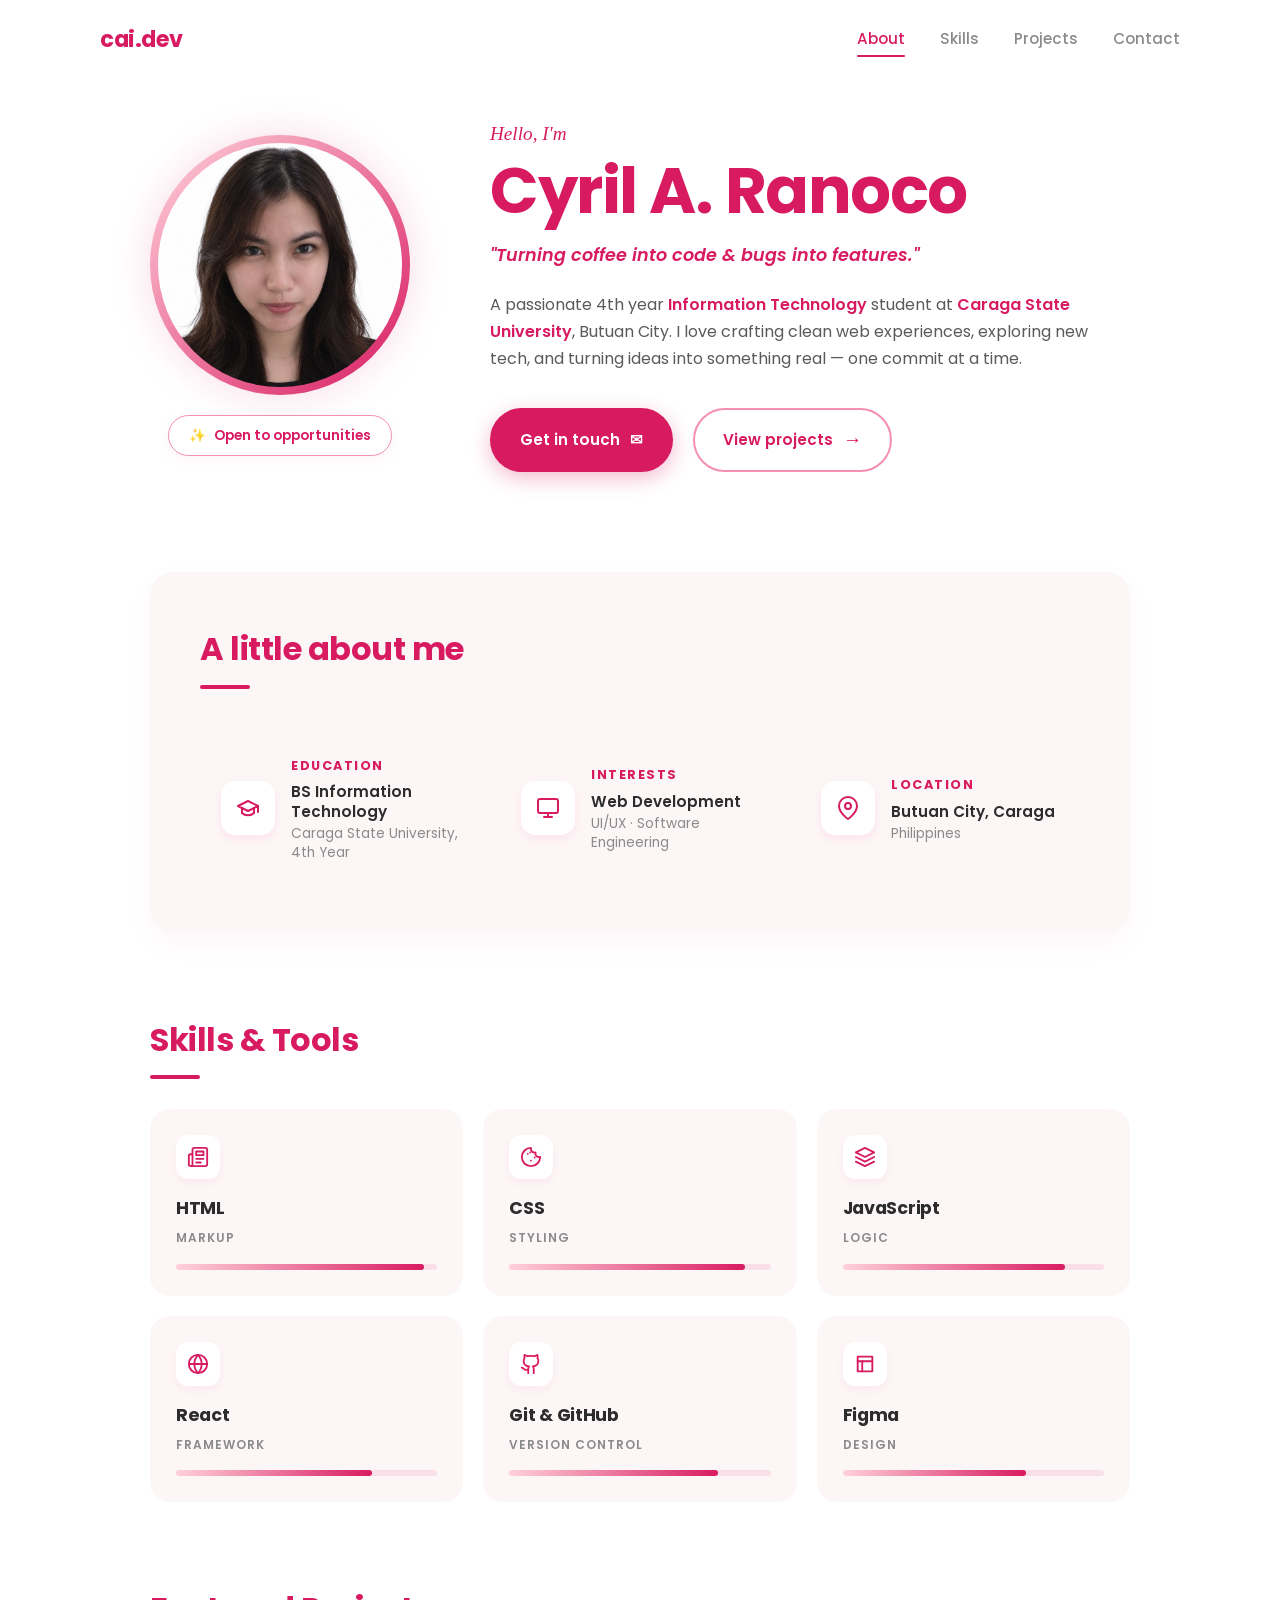
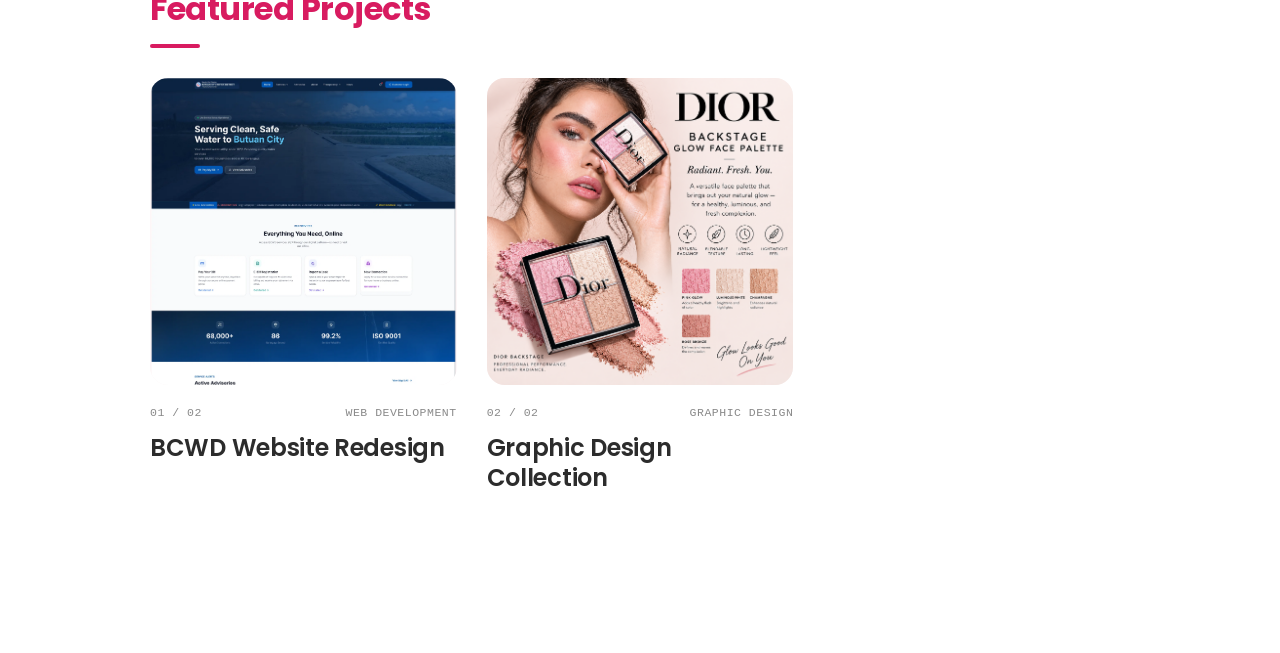
==== src/index.html @ a44c322f "added Graphic Design Collection on my project section" ====
<!DOCTYPE html>
<html lang="en">
<head>
    <meta charset="UTF-8">
    <meta name="viewport" content="width=device-width, initial-scale=1.0">
    <title>Cyril A. Ranoco | Portfolio</title>
    <link rel="stylesheet" href="style.css">
</head>
<body>

    <!-- Navigation Bar -->
    <nav class="navbar">
        <div class="logo">cai.dev</div>
        <ul class="nav-links">
            <li><a href="#about" class="active">About</a></li>
            <li><a href="#skills">Skills</a></li>
            <li><a href="#projects">Projects</a></li>
            <li><a href="#contact">Contact</a></li>
        </ul>
    </nav>

    <main class="main-container">
        
        <!-- Hero / Intro Section -->
        <section class="hero-section">
            <div class="hero-image-wrapper">
                <div class="photo-glow">
                    <img src="../images/profile.jpg" alt="Cyril A. Ranoco" class="profile-photo">
                </div>
                <div class="availability-badge">
                    <span class="sparkle">✨</span> Open to opportunities
                </div>
            </div>

            <div class="hero-text">
                <p class="greeting">Hello, I'm</p>
                <h1 class="full-name">Cyril A. Ranoco</h1>
                <p class="tagline">"Turning coffee into code & bugs into features."</p>
                
                <p class="bio">
                    A passionate 4th year <strong>Information Technology</strong> student at 
                    <strong>Caraga State University</strong>, Butuan City. I love crafting 
                    clean web experiences, exploring new tech, and turning ideas into 
                    something real — one commit at a time.
                </p>

                <div class="cta-group">
                    <a href="#contact" class="btn btn-primary">Get in touch <span class="btn-icon">✉</span></a>
                    <a href="#projects" class="btn btn-secondary">View projects <span class="arrow">→</span></a>
                </div>
            </div>
        </section>

        <!-- "A little about me" Section -->
        <section class="about-card-section">
            <div class="about-card">
                <div class="about-header">
                    <h2 class="section-title">A little about me</h2>
                    <div class="title-underline"></div>
                </div>
                
                <div class="about-grid">
                    <div class="visual-block">
                        <div class="icon-container">
                            <svg width="24" height="24" viewBox="0 0 24 24" fill="none" stroke="#D81B60" stroke-width="2" stroke-linecap="round" stroke-linejoin="round"><path d="M22 10v6M2 10l10-5 10 5-10 5z"/><path d="M6 12v5c3 3 9 3 12 0v-5"/></svg>
                        </div>
                        <div class="card-content">
                            <h3>EDUCATION</h3>
                            <p class="primary-text">BS Information Technology</p>
                            <p class="secondary-text">Caraga State University, 4th Year</p>
                        </div>
                    </div>

                    <div class="visual-block">
                        <div class="icon-container">
                            <svg width="24" height="24" viewBox="0 0 24 24" fill="none" stroke="#D81B60" stroke-width="2" stroke-linecap="round" stroke-linejoin="round"><rect x="2" y="3" width="20" height="14" rx="2" ry="2"/><line x1="8" y1="21" x2="16" y2="21"/><line x1="12" y1="17" x2="12" y2="21"/></svg>
                        </div>
                        <div class="card-content">
                            <h3>INTERESTS</h3>
                            <p class="primary-text">Web Development</p>
                            <p class="secondary-text">UI/UX · Software Engineering</p>
                        </div>
                    </div>

                    <div class="visual-block">
                        <div class="icon-container">
                            <svg width="24" height="24" viewBox="0 0 24 24" fill="none" stroke="#D81B60" stroke-width="2" stroke-linecap="round" stroke-linejoin="round"><path d="M21 10c0 7-9 13-9 13s-9-6-9-13a9 9 0 0 1 18 0z"/><circle cx="12" cy="10" r="3"/></svg>
                        </div>
                        <div class="card-content">
                            <h3>LOCATION</h3>
                            <p class="primary-text">Butuan City, Caraga</p>
                            <p class="secondary-text">Philippines</p>
                        </div>
                    </div>
                </div>
            </div>
        </section>

        <!-- Skills Section -->
        <section id="skills" class="skills-section">
            <div class="section-header">
                <h2 class="section-title">Skills & Tools</h2>
                <div class="title-underline"></div>
            </div>

            <div class="skills-grid">
                
                <div class="skill-card">
                    <div class="skill-icon">
                        <svg width="22" height="22" viewBox="0 0 24 24" fill="none" stroke="#D81B60" stroke-width="2" stroke-linecap="round" stroke-linejoin="round"><path d="M4 22h16a2 2 0 0 0 2-2V4a2 2 0 0 0-2-2H8a2 2 0 0 0-2 2v16a2 2 0 0 1-2 2Zm0 0a2 2 0 0 1-2-2v-9c0-1.1.9-2 2-2h2"/><path d="M18 14h-8"/><path d="M15 18h-5"/><path d="M10 6h8v4h-8V6Z"/></svg>
                    </div>
                    <h3>HTML</h3>
                    <p class="skill-category">Markup</p>
                    <div class="skill-bar"><div class="skill-level" style="width: 95%;"></div></div>
                </div>

                <div class="skill-card">
                    <div class="skill-icon">
                        <svg width="22" height="22" viewBox="0 0 24 24" fill="none" stroke="#D81B60" stroke-width="2" stroke-linecap="round" stroke-linejoin="round"><path d="M12 2a10 10 0 1 0 10 10 4 4 0 0 1-5-5 4 4 0 0 1-5-5"/><path d="M8.5 8.5v.01"/><path d="M16 12.5v.01"/><path d="M12 16v.01"/><path d="M11 7v.01"/></svg>
                    </div>
                    <h3>CSS</h3>
                    <p class="skill-category">Styling</p>
                    <div class="skill-bar"><div class="skill-level" style="width: 90%;"></div></div>
                </div>

                <div class="skill-card">
                    <div class="skill-icon">
                        <svg width="22" height="22" viewBox="0 0 24 24" fill="none" stroke="#D81B60" stroke-width="2" stroke-linecap="round" stroke-linejoin="round"><path d="M12 2L2 7l10 5 10-5-10-5zM2 17l10 5 10-5M2 12l10 5 10-5"/></svg>
                    </div>
                    <h3>JavaScript</h3>
                    <p class="skill-category">Logic</p>
                    <div class="skill-bar"><div class="skill-level" style="width: 85%;"></div></div>
                </div>

                <div class="skill-card">
                    <div class="skill-icon">
                        <svg width="22" height="22" viewBox="0 0 24 24" fill="none" stroke="#D81B60" stroke-width="2" stroke-linecap="round" stroke-linejoin="round"><circle cx="12" cy="12" r="10"/><path d="M12 2a14.5 14.5 0 0 0 0 20 14.5 14.5 0 0 0 0-20"/><path d="M2 12h20"/></svg>
                    </div>
                    <h3>React</h3>
                    <p class="skill-category">Framework</p>
                    <div class="skill-bar"><div class="skill-level" style="width: 75%;"></div></div>
                </div>

                <div class="skill-card">
                    <div class="skill-icon">
                        <svg width="22" height="22" viewBox="0 0 24 24" fill="none" stroke="#D81B60" stroke-width="2" stroke-linecap="round" stroke-linejoin="round"><path d="M15 22v-4a4.8 4.8 0 0 0-1-3.5c3 0 6-2 6-5.5.08-1.25-.27-2.48-1-3.5.28-1.15.28-2.35 0-3.5 0 0-1 0-3 1.5-2.64-.5-5.36-.5-8 0C6 2 5 2 5 2c-.3 1.15-.3 2.35 0 3.5A5.403 5.403 0 0 0 4 9c0 3.5 3 5.5 6 5.5-.39.49-.68 1.05-.85 1.65-.17.6-.22 1.23-.15 1.85v4"/><path d="M9 18c-4.51 2-5-2-7-2"/></svg>
                    </div>
                    <h3>Git & GitHub</h3>
                    <p class="skill-category">Version Control</p>
                    <div class="skill-bar"><div class="skill-level" style="width: 80%;"></div></div>
                </div>

                <div class="skill-card">
                    <div class="skill-icon">
                        <svg width="22" height="22" viewBox="0 0 24 24" fill="none" stroke="#D81B60" stroke-width="2" stroke-linecap="round" stroke-linejoin="round"><path d="M4 4h16v16H4z"/><path d="M4 9h16"/><path d="M9 20V9"/></svg>
                    </div>
                    <h3>Figma</h3>
                    <p class="skill-category">Design</p>
                    <div class="skill-bar"><div class="skill-level" style="width: 70%;"></div></div>
                </div>

            </div>
        </section>

        <!-- Featured Projects Section -->
        <section id="projects" class="projects-section">
            <div class="section-header">
                <h2 class="section-title">Featured Projects</h2>
                <div class="title-underline"></div>
            </div>

            <div class="projects-index-grid">

                <!-- Project 1: BCWD Portal -->
                <div class="project-index-item" onclick="openModal('bcwdModal')">
                    <div class="project-index-image">
                        <img src="../images/bcwd-homepage.webp" alt="BCWD Online Portal Homepage">
                    </div>
                    <div class="project-index-meta">
                        <span class="project-index-number">01 / 02</span>
                        <span class="project-index-category">Web Development</span>
                    </div>
                    <h3 class="project-index-title">BCWD Website Redesign</h3>
                </div>

                <!-- Project 2: Graphic Design Collection -->
                <div class="project-index-item" onclick="openModal('graphicModal')">
                    <div class="project-index-image">
                        <img src="../images/blush.png" alt="Graphic Design Collection Cover">
                    </div>
                    <div class="project-index-meta">
                        <span class="project-index-number">02 / 02</span>
                        <span class="project-index-category">Graphic Design</span>
                    </div>
                    <h3 class="project-index-title">Graphic Design Collection</h3>
                </div>

            </div>
        </section>

    </main>

    <!-- =============================================
         MODAL 1: BCWD PROJECT
         ============================================= -->
    <div id="bcwdModal" class="modal-overlay">
        <div class="modal-content">
            <button class="close-modal" onclick="closeModal('bcwdModal')">&times;</button>
            
            <div class="modal-header">
                <h2>BCWD Online Portal</h2>
                <p>A comprehensive digital platform for the Butuan City Water District.</p>
            </div>

            <div class="modal-gallery">
                <div class="gallery-item">
                    <img src="../images/bcwd-login.webp" alt="BCWD Login Page" onclick="openLightbox(this.src)">
                    <p class="gallery-caption">Secure Login Gateway</p>
                </div>
                <div class="gallery-item">
                    <img src="../images/bcwd-homepage.webp" alt="BCWD Homepage" onclick="openLightbox(this.src)">
                    <p class="gallery-caption">Homepage &amp; Live Alerts</p>
                </div>
                <div class="gallery-item">
                    <img src="../images/bcwd-news.webp" alt="BCWD News Portal" onclick="openLightbox(this.src)">
                    <p class="gallery-caption">News &amp; Press Releases</p>
                </div>
                <div class="gallery-item">
                    <img src="../images/bcwd-announcement.webp" alt="BCWD Announcement Page" onclick="openLightbox(this.src)">
                    <p class="gallery-caption">Service Advisories</p>
                </div>
                <div class="gallery-item">
                    <img src="../images/bcwd-history.webp" alt="BCWD History Page" onclick="openLightbox(this.src)">
                    <p class="gallery-caption">Our History</p>
                </div>
                <div class="gallery-item">
                    <img src="../images/bcwd-registration.webp" alt="BCWD Registration Page" onclick="openLightbox(this.src)">
                    <p class="gallery-caption">E-Bill Registration</p>
                </div>
            </div>

            <div class="modal-footer">
                <div class="project-tags">
                    <span>FIGMA</span>
                    <span>UI/UX</span>
                </div>
            </div>
        </div>
    </div>

    <!-- =============================================
         MODAL 2: GRAPHIC DESIGN COLLECTION (9 images)
         ============================================= -->
    <div id="graphicModal" class="modal-overlay">
        <div class="modal-content">
            <button class="close-modal" onclick="closeModal('graphicModal')">&times;</button>
            
            <div class="modal-header">
                <h2>Graphic Design Collection</h2>
                <p>A curated set of visual designs exploring beauty, cosmetics, and modern product aesthetics.</p>
            </div>

            <div class="modal-gallery">
                
                <!-- 1. Blush -->
                <div class="gallery-item">
                    <img src="../images/blush.png" alt="Blush Design" onclick="openLightbox(this.src)">
                    <p class="gallery-caption">Blush — Brand Identity</p>
                </div>

                <!-- 2. Eyeshadow -->
                <div class="gallery-item">
                    <img src="../images/eyeshadow.png" alt="Eyeshadow Design" onclick="openLightbox(this.src)">
                    <p class="gallery-caption">Eyeshadow — Cosmetic Poster</p>
                </div>

                <!-- 3. Rhode -->
                <div class="gallery-item">
                    <img src="../images/rhode.png" alt="Rhode Design" onclick="openLightbox(this.src)">
                    <p class="gallery-caption">Rhode — Product Visual</p>
                </div>

                <!-- 4. Frappuccino Poster (c2) -->
                <div class="gallery-item">
                    <img src="../images/c2.jpg" alt="Frappuccino Poster" onclick="openLightbox(this.src)">
                    <p class="gallery-caption">Frappuccino — Beverage Poster</p>
                </div>

                <!-- 5. Beverage Cover (c1) -->
                <div class="gallery-item">
                    <img src="../images/c1.jpg" alt="Beverage Cover Design" onclick="openLightbox(this.src)">
                    <p class="gallery-caption">Iced Coffee — Cover Design</p>
                </div>

                <!-- 6. Dark Chocolate (f2) -->
                <div class="gallery-item">
                    <img src="../images/f2.jpg" alt="Dark Chocolate Poster" onclick="openLightbox(this.src)">
                    <p class="gallery-caption">Dark Chocolate — Product Poster</p>
                </div>

                <!-- 7. Burger Poster (f1) -->
                <div class="gallery-item">
                    <img src="../images/f1.jpg" alt="Burger Poster" onclick="openLightbox(this.src)">
                    <p class="gallery-caption">Burger — Food Poster</p>
                </div>

                <!-- 8. Skincare Editorial (design2) -->
                <div class="gallery-item">
                    <img src="../images/design2.jpg" alt="Skincare Editorial Design" onclick="openLightbox(this.src)">
                    <p class="gallery-caption">Skincare — Editorial Layout</p>
                </div>

                <!-- 9. Beauty Brand Layout (design1) -->
                <div class="gallery-item">
                    <img src="../images/design1.jpg" alt="Beauty Brand Layout" onclick="openLightbox(this.src)">
                    <p class="gallery-caption">Beauty — Brand Layout</p>
                </div>

            </div>

            <div class="modal-footer">
                <div class="project-tags">
                    <span>PHOTOSHOP</span>
                    <span>BRANDING</span>
                    <span>POSTER</span>
                    <span>EDITORIAL</span>
                </div>
            </div>
        </div>
    </div>

    <!-- LIGHTBOX (For zooming images) -->
    <div id="lightbox" class="lightbox-overlay" onclick="closeLightbox()">
        <img id="lightbox-img" src="" alt="Zoomed Image">
    </div>

    <script>
        // Open a specific modal by ID
        function openModal(modalId) {
            document.getElementById(modalId).style.display = 'flex';
            document.body.style.overflow = 'hidden';
        }

        // Close a specific modal by ID
        function closeModal(modalId) {
            document.getElementById(modalId).style.display = 'none';
            document.body.style.overflow = 'auto';
        }

        // Lightbox for zooming images
        function openLightbox(src) {
            event.stopPropagation();
            document.getElementById('lightbox-img').src = src;
            document.getElementById('lightbox').style.display = 'flex';
        }

        function closeLightbox() {
            document.getElementById('lightbox').style.display = 'none';
        }

        // Close modal when clicking the dark backdrop
        document.querySelectorAll('.modal-overlay').forEach(modal => {
            modal.addEventListener('click', function(e) {
                if (e.target === this) {
                    this.style.display = 'none';
                    document.body.style.overflow = 'auto';
                }
            });
        });
    </script>

</body>
</html>
---- src/style.css ----
/* --- Typography Import --- */
@import url('https://fonts.googleapis.com/css2?family=Poppins:wght@300;400;500;600;700&display=swap');

/* --- Theme Variables --- */
:root {
    --bg-color: #FFFFFF;         /* Pure white background */
    --card-bg: #FDF6F7;          /* Soft blush pink for the "About" card */
    --white: #FFFFFF;
    
    --primary-pink: #D81B60;     /* Vibrant pink for headings/buttons */
    --accent-pink: #F48FB1;      /* Soft pink for borders */
    --glow-pink: rgba(216, 27, 96, 0.15); 
    
    --text-dark: #2C2C2C;        
    --text-body: #5A5A5A;        
    --text-muted: #8A8A8A;       
    
    --font-primary: 'Poppins', sans-serif;
}

/* --- Global Reset --- */
* {
    margin: 0;
    padding: 0;
    box-sizing: border-box;
}

html {
    scroll-behavior: smooth;
}

body {
    background-color: var(--bg-color); /* Pure white page */
    font-family: var(--font-primary);
    color: var(--text-body);
    line-height: 1.7;
    -webkit-font-smoothing: antialiased;
}

/* --- Navigation Bar --- */
.navbar {
    display: flex;
    justify-content: space-between;
    align-items: center;
    padding: 20px 60px;
    background-color: transparent;
    max-width: 1200px;
    margin: 0 auto;
}

.logo {
    font-size: 1.4rem;
    font-weight: 700;
    color: var(--primary-pink);
    letter-spacing: -0.5px;
}

.nav-links {
    list-style: none;
    display: flex;
    gap: 35px;
}

.nav-links a {
    text-decoration: none;
    color: var(--text-muted);
    font-size: 0.95rem;
    font-weight: 500;
    transition: color 0.3s ease;
}

.nav-links a:hover, .nav-links a.active {
    color: var(--primary-pink);
}

.nav-links a.active {
    position: relative;
}

.nav-links a.active::after {
    content: '';
    position: absolute;
    bottom: -8px;
    left: 0;
    width: 100%;
    height: 2px;
    background-color: var(--primary-pink);
    border-radius: 2px;
}

/* --- Main Container --- */
.main-container {
    max-width: 1100px;
    margin: 0 auto;
    padding: 40px 60px 80px 60px;
}

/* --- Hero Section --- */
.hero-section {
    display: flex;
    align-items: center;
    gap: 80px;
    margin-bottom: 100px;
}

.hero-image-wrapper {
    display: flex;
    flex-direction: column;
    align-items: center;
    gap: 20px;
}

.photo-glow {
    width: 260px;
    height: 260px;
    border-radius: 50%;
    padding: 8px;
    background: linear-gradient(135deg, #FFD1DC, var(--primary-pink));
    box-shadow: 0 0 40px var(--glow-pink);
    display: flex;
    justify-content: center;
    align-items: center;
}

.profile-photo {
    width: 100%;
    height: 100%;
    object-fit: cover;
    border-radius: 50%;
    background-color: #fff;
}

.availability-badge {
    background-color: var(--bg-color);
    color: var(--primary-pink);
    padding: 8px 20px;
    border-radius: 50px;
    font-size: 0.85rem;
    font-weight: 600;
    border: 1px solid var(--accent-pink);
    box-shadow: 0 4px 15px rgba(216, 27, 96, 0.05);
    display: inline-flex;
    align-items: center;
    gap: 8px;
}

.hero-text {
    flex: 1;
}

.greeting {
    font-family: 'Georgia', serif; 
    font-style: italic;
    color: var(--primary-pink);
    font-size: 1.2rem;
    margin-bottom: 5px;
}

.full-name {
    font-size: 4rem;
    font-weight: 700;
    color: var(--primary-pink);
    line-height: 1.1;
    letter-spacing: -1.5px;
    margin-bottom: 15px;
}

.tagline {
    font-size: 1.1rem;
    font-weight: 600;
    font-style: italic;
    color: var(--primary-pink);
    margin-bottom: 20px;
}

.bio {
    font-size: 1rem;
    color: var(--text-body);
    margin-bottom: 35px;
    max-width: 600px;
}

.bio strong {
    color: var(--primary-pink);
    font-weight: 600;
}

/* Buttons */
.cta-group {
    display: flex;
    gap: 20px;
}

.btn {
    display: inline-flex;
    align-items: center;
    justify-content: center;
    gap: 10px;
    padding: 14px 28px;
    border-radius: 50px;
    font-size: 0.95rem;
    font-weight: 600;
    text-decoration: none;
    transition: all 0.3s ease;
    cursor: pointer;
}

.btn-primary {
    background-color: var(--primary-pink);
    color: #FFFFFF;
    border: 2px solid var(--primary-pink);
    box-shadow: 0 6px 20px rgba(216, 27, 96, 0.3);
}

.btn-primary:hover {
    background-color: #C2185B;
    border-color: #C2185B;
    transform: translateY(-2px);
    box-shadow: 0 8px 25px rgba(216, 27, 96, 0.4);
}

.btn-secondary {
    background-color: transparent;
    color: var(--primary-pink);
    border: 2px solid var(--accent-pink);
}

.btn-secondary:hover {
    border-color: var(--primary-pink);
    background-color: #FFF0F5;
    transform: translateY(-2px);
}

.arrow {
    font-size: 1.2rem;
    transition: transform 0.3s ease;
}

.btn-secondary:hover .arrow {
    transform: translateX(4px);
}

/* --- "A little about me" Section --- */
.about-card-section {
    margin-bottom: 80px;
}

/* The card is now a soft blush pink against the white background */
.about-card {
    background-color: var(--card-bg); 
    border-radius: 24px;
    padding: 50px;
    box-shadow: 0 10px 30px rgba(216, 27, 96, 0.04); 
}

.about-header {
    margin-bottom: 45px;
}

.section-title {
    font-size: 2rem;
    color: var(--primary-pink);
    font-weight: 700;
    margin-bottom: 8px;
    letter-spacing: -0.5px;
}

.title-underline {
    width: 50px;
    height: 4px;
    background-color: var(--primary-pink);
    border-radius: 2px;
}

.about-grid {
    display: grid;
    grid-template-columns: repeat(3, 1fr);
    gap: 20px;
}

.visual-block {
    display: flex;
    align-items: center;
    gap: 16px;
    padding: 20px;
    border-radius: 16px;
    background-color: transparent;
    transition: all 0.3s ease;
    border: 1px solid transparent;
}

.visual-block:hover {
    background-color: var(--white); /* Popping to white on hover */
    border-color: rgba(216, 27, 96, 0.1);
    transform: translateY(-3px);
    box-shadow: 0 5px 15px rgba(216, 27, 96, 0.05);
}

.icon-container {
    background-color: var(--white); /* White icons on pink card */
    width: 54px;
    height: 54px;
    border-radius: 14px;
    display: flex;
    justify-content: center;
    align-items: center;
    flex-shrink: 0;
    box-shadow: 0 4px 10px rgba(216, 27, 96, 0.08);
    transition: transform 0.3s ease;
}

.visual-block:hover .icon-container {
    transform: scale(1.05);
}

.card-content {
    display: flex;
    flex-direction: column;
}

.visual-block h3 {
    font-size: 0.8rem;
    text-transform: uppercase;
    letter-spacing: 1.5px;
    color: var(--primary-pink);
    margin-bottom: 6px;
    font-weight: 700;
}

.primary-text {
    font-size: 0.95rem;
    color: var(--text-dark);
    font-weight: 600;
    line-height: 1.3;
    margin-bottom: 2px;
}

.secondary-text {
    font-size: 0.85rem;
    color: var(--text-muted);
    font-weight: 400;
    line-height: 1.4;
}

/* --- Skills Section --- */
.skills-section {
    margin-bottom: 80px;
}

.skills-container {
    display: flex;
    flex-wrap: wrap;
    gap: 15px;
    margin-top: 30px;
}

/* Skill pills now use a white background with pink borders */
.skill-pill {
    background-color: var(--white); 
    color: var(--primary-pink);
    border: 1px solid var(--accent-pink);
    padding: 10px 24px;
    border-radius: 50px;
    font-size: 0.9rem;
    font-weight: 500;
    transition: all 0.3s ease;
    box-shadow: 0 4px 10px rgba(216, 27, 96, 0.03);
}

.skill-pill:hover {
    background-color: var(--primary-pink);
    color: #FFFFFF;
    border-color: var(--primary-pink);
    transform: translateY(-2px);
    box-shadow: 0 5px 15px rgba(216, 27, 96, 0.2);
}

/* --- Footer --- */
.footer {
    text-align: center;
    padding: 40px 20px;
    border-top: 1px solid rgba(216, 27, 96, 0.1);
}

.footer p {
    font-size: 0.9rem;
    color: var(--text-muted);
}

.footer strong {
    color: var(--primary-pink);
    font-weight: 600;
}

.heart {
    color: var(--primary-pink);
    font-size: 1.1rem;
    margin: 0 4px;
}

/* --- Responsive Design (Mobile) --- */
@media (max-width: 900px) {
    .navbar {
        padding: 20px;
    }
    
    .nav-links {
        display: none; 
    }

    .main-container {
        padding: 20px 20px 60px 20px;
    }

    .hero-section {
        flex-direction: column;
        text-align: center;
        gap: 40px;
        margin-bottom: 60px;
    }

    .cta-group {
        justify-content: center;
        flex-wrap: wrap;
    }

    .full-name {
        font-size: 3rem;
    }

    .about-card {
        padding: 30px 20px;
    }

    .about-grid {
        grid-template-columns: 1fr;
        gap: 10px;
    }

    .about-header {
        text-align: center;
        display: flex;
        flex-direction: column;
        align-items: center;
    }

    .title-underline {
        margin: 0 auto 30px auto;
    }
    
    .skills-container {
        justify-content: center;
    }
}

/* --- ACTIVITY 2: Tell Your Story Section (Aligned Design) --- */
.story-section {
    margin-bottom: 80px;
}

.story-grid {
    display: grid;
    grid-template-columns: 1fr 1fr;
    gap: 25px;
}

/* Base Story Card Style - Matches your existing visual-block hover */
.story-card {
    background-color: var(--card-bg); /* Your exact soft blush pink */
    border-radius: 24px; 
    padding: 30px; /* Reduced to match the tightness of the 'about' section */
    box-shadow: 0 10px 30px rgba(216, 27, 96, 0.04); 
    transition: transform 0.3s ease, box-shadow 0.3s ease, background-color 0.3s ease;
    display: flex; /* CRITICAL: This makes the icon and text align side-by-side */
    align-items: flex-start; /* CRITICAL: This aligns them to the top */
    gap: 16px; /* Matches the gap in your 'about' section */
}

.story-card:hover {
    transform: translateY(-3px);
    background-color: var(--white); /* Pops to white on hover, just like your about cards */
    box-shadow: 0 15px 35px rgba(216, 27, 96, 0.06);
}

/* Full-width academic card */
.academic-card {
    grid-column: 1 / -1; 
    background-color: var(--white);
    border: 1px solid #F0E6E8;
}

.academic-card:hover {
    background-color: var(--card-bg); /* Reverses the hover for this one */
    border-color: var(--accent-pink);
}

/* Icon Container - Reused from your 'about' section */
.story-card .icon-container {
    background-color: var(--white); 
    width: 50px;
    height: 50px;
    border-radius: 14px;
    display: flex;
    justify-content: center;
    align-items: center;
    flex-shrink: 0;
    box-shadow: 0 4px 10px rgba(216, 27, 96, 0.08);
    transition: transform 0.3s ease, background-color 0.3s ease;
}

.story-card:hover .icon-container {
    transform: scale(1.05);
    background-color: #FFF0F5; /* Soft pink on hover */
}

.academic-card .icon-container {
    background-color: var(--card-bg); /* Pink icon container on the white card */
}

.academic-card:hover .icon-container {
    background-color: var(--white);
}

/* Content Wrapper - Aligns text perfectly */
.card-content {
    display: flex;
    flex-direction: column;
    width: 100%;
}

/* Headings - Matches your uppercase style */
.story-card h3 {
    font-size: 0.8rem;
    text-transform: uppercase;
    letter-spacing: 1.5px;
    color: var(--primary-pink);
    margin-bottom: 15px;
    font-weight: 700;
    margin-top: 5px; /* Aligns the text baseline with the icon slightly */
}

/* Styled Lists - Clean, aligned, with pink bullet points */
.styled-list {
    list-style: none;
    padding-left: 0;
    margin: 0;
}

.styled-list li {
    position: relative;
    padding-left: 18px;
    margin-bottom: 10px;
    font-size: 0.95rem;
    color: var(--text-dark);
    font-weight: 500;
    line-height: 1.5;
}

.styled-list li::before {
    content: '•';
    position: absolute;
    left: 0;
    top: -1px;
    color: var(--primary-pink);
    font-weight: bold;
    font-size: 1.2rem;
}

/* Academic Text */
.bio-text {
    font-size: 0.95rem;
    color: var(--text-body);
    line-height: 1.7;
    font-weight: 400;
}

.bio-text strong {
    color: var(--primary-pink);
    font-weight: 600;
}

/* --- Responsive Design for Story Section --- */
@media (max-width: 900px) {
    .story-grid {
        grid-template-columns: 1fr; 
        gap: 20px;
    }

    .academic-card {
        grid-column: 1; 
    }

    .story-card {
        padding: 25px;
    }
}

/* --- ACTIVITY 3: Show Your Skills Section --- */
.skills-section {
    margin-bottom: 80px;
}

.skills-grid {
    display: grid;
    grid-template-columns: repeat(3, 1fr); /* 3 columns */
    gap: 20px;
    margin-top: 30px;
}

/* Reusable Skill Card */
.skill-card {
    background-color: var(--card-bg); /* Soft blush pink */
    border-radius: 20px;
    padding: 25px;
    transition: transform 0.3s ease, box-shadow 0.3s ease, background-color 0.3s ease;
    border: 1px solid transparent;
}

.skill-card:hover {
    transform: translateY(-5px);
    background-color: var(--white); /* Pops to white */
    border-color: var(--accent-pink);
    box-shadow: 0 15px 30px rgba(216, 27, 96, 0.08);
}

.skill-icon {
    background-color: var(--white);
    width: 44px;
    height: 44px;
    border-radius: 12px;
    display: flex;
    justify-content: center;
    align-items: center;
    margin-bottom: 15px;
    box-shadow: 0 4px 10px rgba(216, 27, 96, 0.06);
    transition: transform 0.3s ease, background-color 0.3s ease;
}

.skill-card:hover .skill-icon {
    transform: scale(1.1);
    background-color: #FFF0F5;
}

.skill-card h3 {
    font-size: 1.1rem;
    color: var(--text-dark);
    font-weight: 700;
    margin-bottom: 4px;
    letter-spacing: -0.3px;
}

.skill-category {
    font-size: 0.75rem;
    text-transform: uppercase;
    letter-spacing: 1px;
    color: var(--text-muted);
    font-weight: 600;
    margin-bottom: 15px;
}

/* Proficiency Bar */
.skill-bar {
    width: 100%;
    height: 6px;
    background-color: rgba(216, 27, 96, 0.1);
    border-radius: 10px;
    overflow: hidden;
}

.skill-level {
    height: 100%;
    background: linear-gradient(90deg, #FFD1DC, var(--primary-pink));
    border-radius: 10px;
    transition: width 1s ease-in-out;
}

/* --- Featured Projects Section (editorial index style) --- */
.projects-section {
    margin-bottom: 80px;
}

.projects-index-grid {
    display: grid;
    grid-template-columns: repeat(3, 1fr);
    gap: 40px 30px;
    margin-top: 30px;
}

.project-index-item {
    cursor: pointer;
}

.project-index-image {
    width: 100%;
    aspect-ratio: 1 / 1;
    border-radius: 18px;
    overflow: hidden;
    background-color: var(--card-bg);
    margin-bottom: 18px;
}

.project-index-image img {
    width: 100%;
    height: 100%;
    object-fit: cover;
    object-position: top;
    transition: transform 0.5s ease;
}

.project-index-item:hover .project-index-image img {
    transform: scale(1.04);
}

.project-index-meta {
    display: flex;
    justify-content: space-between;
    align-items: baseline;
    gap: 10px;
    margin-bottom: 10px;
    font-family: 'Courier New', Courier, monospace;
    font-size: 0.72rem;
    letter-spacing: 0.5px;
    text-transform: uppercase;
    color: var(--text-muted);
}

.project-index-number {
    flex-shrink: 0;
}

.project-index-category {
    text-align: right;
}

.project-index-title {
    font-size: 1.5rem;
    font-weight: 600;
    color: var(--text-dark);
    line-height: 1.25;
    letter-spacing: -0.3px;
    transition: color 0.3s ease;
}

.project-index-item:hover .project-index-title {
    color: var(--primary-pink);
}

/* This class is still used for the tag pills inside the project modal footer */
.project-tags {
    display: flex;
    flex-wrap: wrap;
    gap: 8px;
}

.project-tags span {
    background-color: var(--card-bg);
    color: var(--primary-pink);
    font-size: 0.7rem;
    font-weight: 700;
    text-transform: uppercase;
    letter-spacing: 0.5px;
    padding: 4px 12px;
    border-radius: 50px;
}

/* --- Responsive Design for New Sections --- */
@media (max-width: 900px) {
    .skills-grid {
        grid-template-columns: 1fr; /* Stack on mobile */
        gap: 20px;
    }

    .projects-index-grid {
        grid-template-columns: 1fr;
        gap: 30px;
    }

    .project-index-image {
        aspect-ratio: 16 / 10;
    }
}

/* --- Modal Overlay (Pop-up) --- */
.modal-overlay {
    display: none; 
    position: fixed;
    top: 0;
    left: 0;
    width: 100%;
    height: 100%;
    background-color: rgba(255, 255, 255, 0.95); 
    backdrop-filter: blur(10px);
    z-index: 1000;
    justify-content: center;
    align-items: center;
    padding: 20px;
}

.modal-content {
    background-color: var(--white);
    border-radius: 24px;
    padding: 50px;
    max-width: 1200px; /* Wider for 3-column layout */
    width: 100%;
    max-height: 92vh; 
    overflow-y: auto;
    box-shadow: 0 25px 50px rgba(216, 27, 96, 0.15);
    position: relative;
    animation: slideUp 0.4s ease-out;
}

@keyframes slideUp {
    from { opacity: 0; transform: translateY(30px); }
    to { opacity: 1; transform: translateY(0); }
}

.close-modal {
    position: absolute;
    top: 25px;
    right: 30px;
    background: var(--card-bg);
    border: none;
    width: 44px;
    height: 44px;
    border-radius: 50%;
    font-size: 1.5rem;
    color: var(--primary-pink);
    cursor: pointer;
    display: flex;
    justify-content: center;
    align-items: center;
    transition: all 0.3s ease;
    z-index: 10;
    box-shadow: 0 4px 10px rgba(216, 27, 96, 0.1);
}

.close-modal:hover {
    background-color: var(--primary-pink);
    color: white;
    transform: rotate(90deg);
}

.modal-header {
    margin-bottom: 40px;
    text-align: center;
    padding-top: 10px;
}

.modal-header h2 {
    font-size: 2.2rem;
    color: var(--primary-pink);
    font-weight: 700;
    margin-bottom: 8px;
    letter-spacing: -0.5px;
}

.modal-header p {
    color: var(--text-muted);
    font-size: 1rem;
}

/* =========================================
   6-Image Gallery Layout (3 Columns x 2 Rows)
   ========================================= */
.modal-gallery {
    display: grid;
    grid-template-columns: repeat(3, 1fr); /* 3 equal columns */
    gap: 25px;
    margin-bottom: 40px;
    align-items: start;
}

.gallery-item {
    display: flex;
    flex-direction: column;
    gap: 12px;
    transition: transform 0.3s ease;
}

.gallery-item:hover {
    transform: translateY(-5px);
}

/* Image styling - Clean, no borders, just shadows */
.gallery-item img {
    width: 100%;
    aspect-ratio: 4 / 3;
    object-fit: cover;
    object-position: top;
    border-radius: 16px;
    box-shadow: 0 8px 25px rgba(0, 0, 0, 0.06); 
    transition: box-shadow 0.3s ease, transform 0.3s ease;
    cursor: zoom-in;
    background-color: var(--bg-color);
}

.gallery-item:hover img {
    box-shadow: 0 15px 40px rgba(216, 27, 96, 0.18);
    transform: scale(1.02);
}

/* Captions under images */
.gallery-caption {
    font-size: 0.8rem;
    font-weight: 700;
    color: var(--text-dark);
    text-transform: uppercase;
    letter-spacing: 1px;
    margin-top: 4px;
    text-align: center;
}

/* Footer of the modal */
.modal-footer {
    display: flex;
    justify-content: center;
    align-items: center;
    padding-top: 25px;
    border-top: 1px solid #F0E6E8;
    flex-wrap: wrap;
    gap: 15px;
}

/* =========================================
   Responsive Design for the Modal
   ========================================= */
@media (max-width: 900px) {
    .modal-content {
        padding: 30px 20px;
        max-height: 95vh;
    }
    
    .modal-header h2 {
        font-size: 1.8rem;
    }

    /* 2 columns on tablet */
    .modal-gallery {
        grid-template-columns: 1fr 1fr;
        gap: 20px;
    }

    .modal-footer {
        flex-direction: column;
        align-items: center;
        text-align: center;
    }
}

@media (max-width: 600px) {
    /* 1 column on mobile */
    .modal-gallery {
        grid-template-columns: 1fr;
        gap: 25px;
    }
}

/* --- Lightbox Overlay (For Zooming) --- */
.lightbox-overlay {
    display: none; 
    position: fixed;
    top: 0;
    left: 0;
    width: 100%;
    height: 100%;
    background-color: rgba(0, 0, 0, 0.92); 
    z-index: 2000; 
    justify-content: center;
    align-items: center;
    padding: 40px;
    cursor: zoom-out;
    animation: fadeIn 0.3s ease;
}

.lightbox-overlay img {
    max-width: 95%;
    max-height: 95vh;
    width: auto;
    height: auto;
    object-fit: contain;
    border-radius: 8px;
    box-shadow: 0 20px 60px rgba(0, 0, 0, 0.5);
    animation: zoomIn 0.3s ease-out;
}

@keyframes fadeIn {
    from { opacity: 0; }
    to { opacity: 1; }
}

@keyframes zoomIn {
    from { transform: scale(0.9); opacity: 0; }
    to { transform: scale(1); opacity: 1; }
}
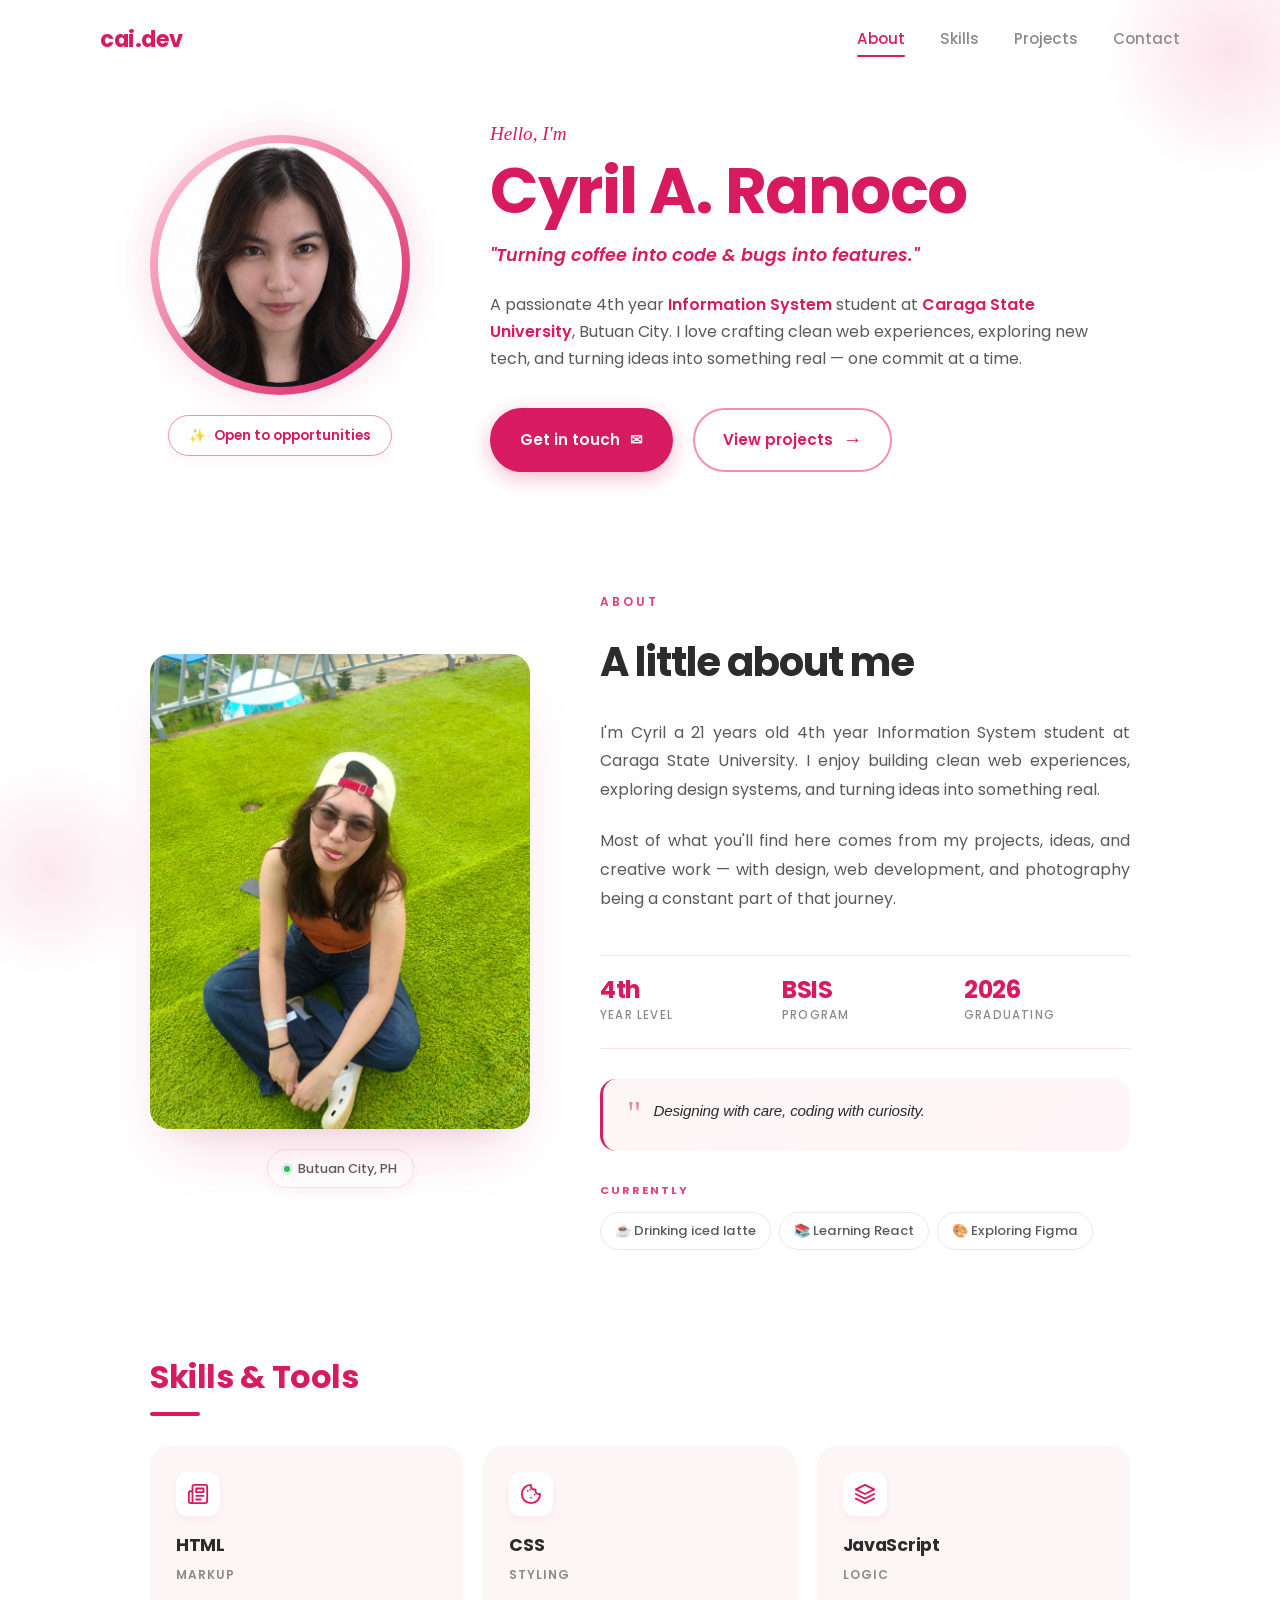
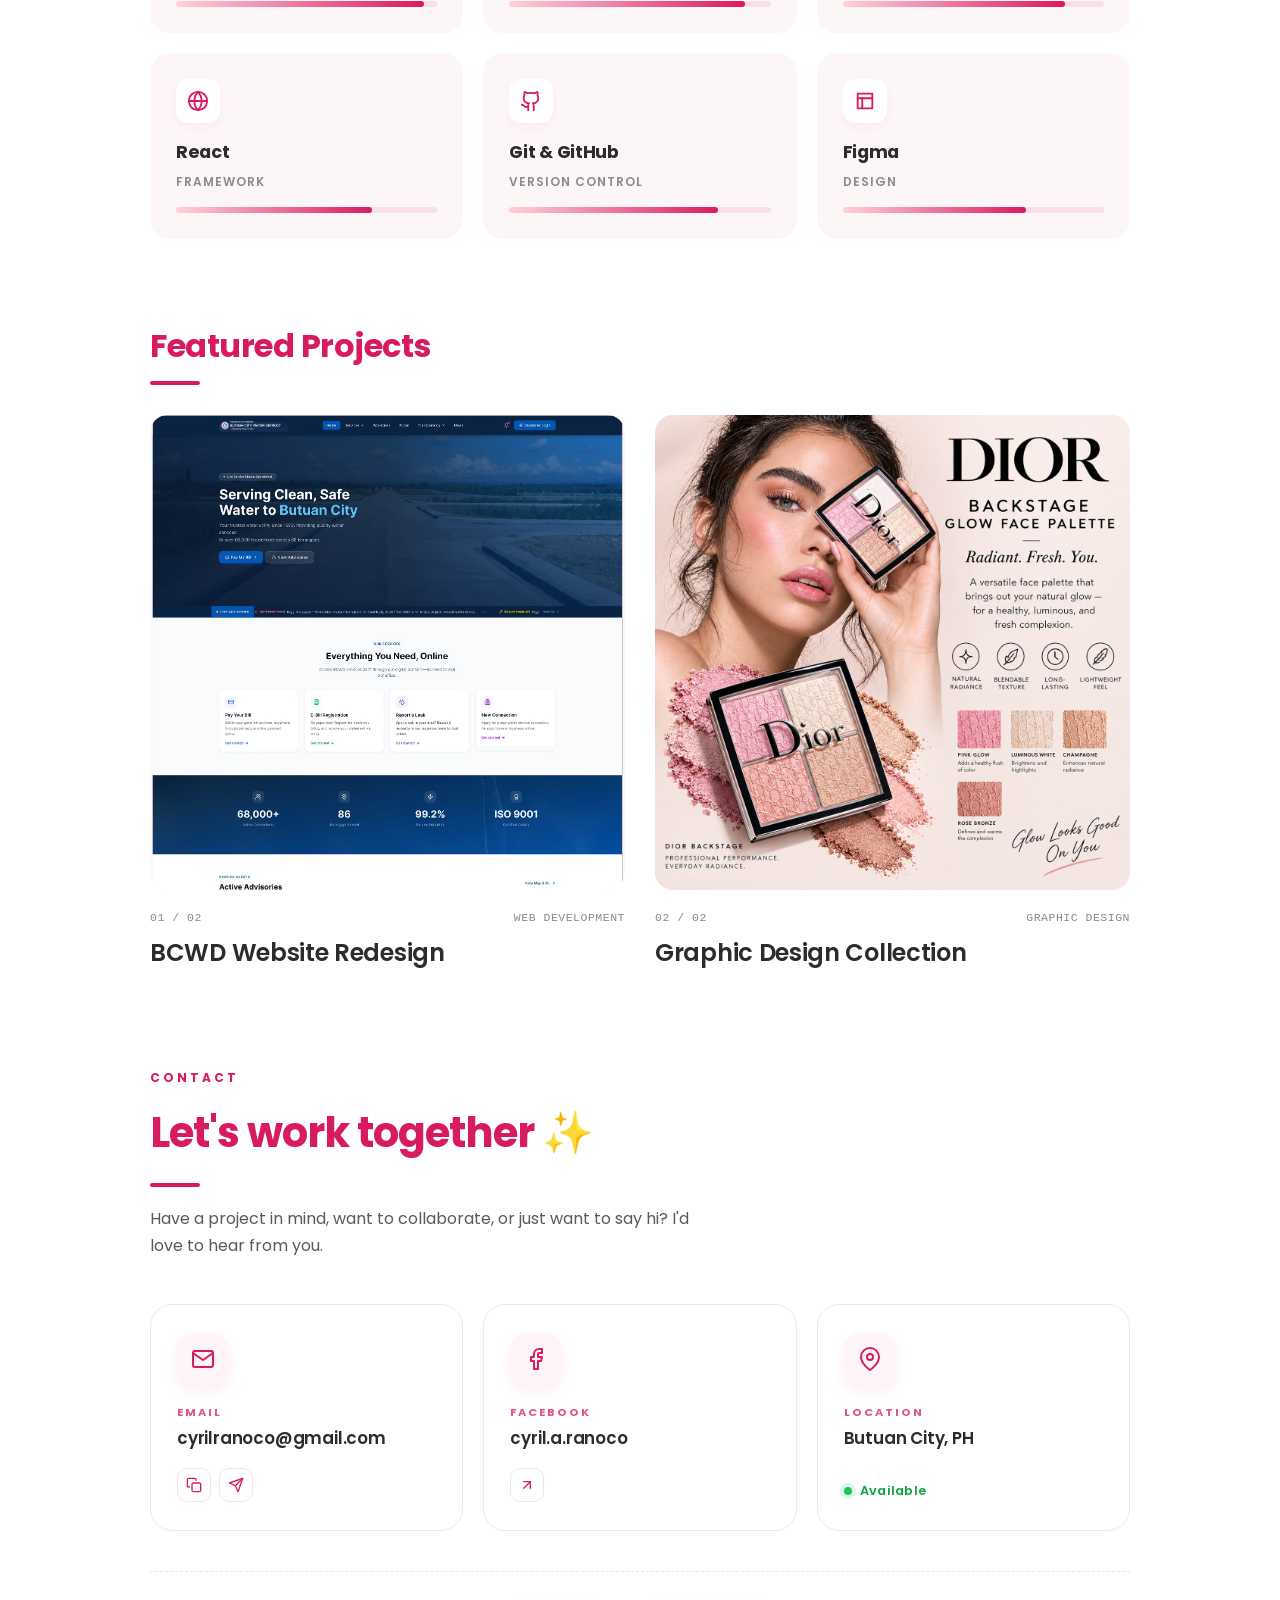
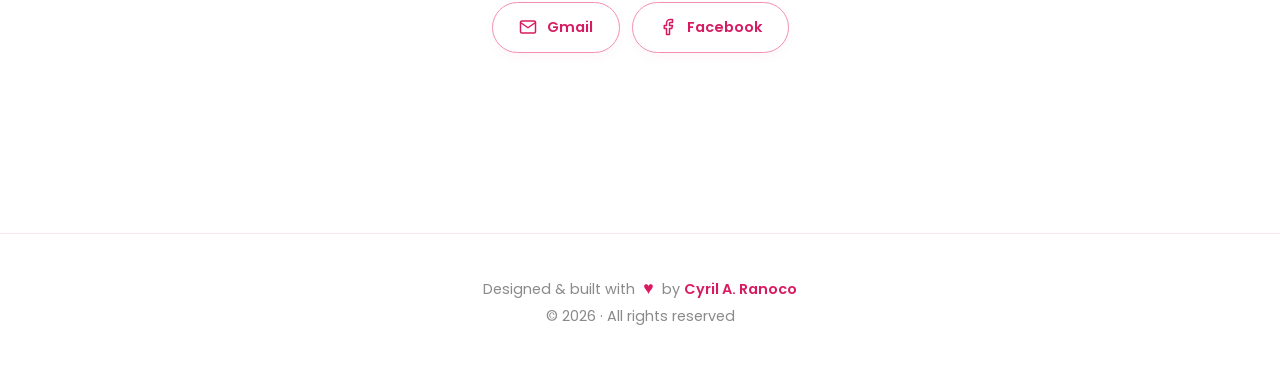
==== commit c0de95b6: "Added About Me section  (Activity 2)" ====
--- a/src/index.html
+++ b/src/index.html
@@ -21,7 +21,7 @@
 
     <main class="main-container">
         
-        <!-- Hero / Intro Section -->
+        <!-- Hero Section -->
         <section class="hero-section">
             <div class="hero-image-wrapper">
                 <div class="photo-glow">
@@ -38,7 +38,7 @@
                 <p class="tagline">"Turning coffee into code & bugs into features."</p>
                 
                 <p class="bio">
-                    A passionate 4th year <strong>Information Technology</strong> student at 
+                    A passionate 4th year <strong>Information System</strong> student at 
                     <strong>Caraga State University</strong>, Butuan City. I love crafting 
                     clean web experiences, exploring new tech, and turning ideas into 
                     something real — one commit at a time.
@@ -51,47 +51,75 @@
             </div>
         </section>
 
-        <!-- "A little about me" Section -->
-        <section class="about-card-section">
-            <div class="about-card">
-                <div class="about-header">
-                    <h2 class="section-title">A little about me</h2>
-                    <div class="title-underline"></div>
-                </div>
-                
-                <div class="about-grid">
-                    <div class="visual-block">
-                        <div class="icon-container">
-                            <svg width="24" height="24" viewBox="0 0 24 24" fill="none" stroke="#D81B60" stroke-width="2" stroke-linecap="round" stroke-linejoin="round"><path d="M22 10v6M2 10l10-5 10 5-10 5z"/><path d="M6 12v5c3 3 9 3 12 0v-5"/></svg>
+        <!-- "A little about me" Section — Professional -->
+        <section id="about" class="about-section">
+            <div class="about-container">
+
+                <!-- Left: Photo card -->
+                <div class="about-photo-col">
+                    <div class="about-photo-card">
+                        <img src="../images/me.jpeg" alt="Cyril A. Ranoco" class="about-photo-img">
+                    </div>
+                    <div class="about-photo-tag">
+                        <span class="tag-dot"></span>
+                        <span>Butuan City, PH</span>
+                    </div>
+                </div>
+
+                <!-- Right: Content -->
+                <div class="about-content-col">
+
+                    <p class="about-eyebrow">About</p>
+
+                    <h2 class="about-heading">
+                        A little about me
+                    </h2>
+
+                    <p class="about-para">
+                        I'm Cyril a 21 years old 4th year Information System 
+                        student at Caraga State University. I enjoy building clean 
+                        web experiences, exploring design systems, and turning 
+                        ideas into something real.
+                    </p>
+
+                    <p class="about-para">
+                        Most of what you'll find here comes from my projects, 
+                        ideas, and creative work — with design, web development, 
+                        and photography being a constant part of that journey.
+                    </p>
+
+                    <!-- Stats row -->
+                    <div class="about-stats">
+                        <div class="stat-item">
+                            <span class="stat-value">4th</span>
+                            <span class="stat-label">Year Level</span>
                         </div>
-                        <div class="card-content">
-                            <h3>EDUCATION</h3>
-                            <p class="primary-text">BS Information Technology</p>
-                            <p class="secondary-text">Caraga State University, 4th Year</p>
+                        <div class="stat-item">
+                            <span class="stat-value">BSIS</span>
+                            <span class="stat-label">Program</span>
                         </div>
-                    </div>
-
-                    <div class="visual-block">
-                        <div class="icon-container">
-                            <svg width="24" height="24" viewBox="0 0 24 24" fill="none" stroke="#D81B60" stroke-width="2" stroke-linecap="round" stroke-linejoin="round"><rect x="2" y="3" width="20" height="14" rx="2" ry="2"/><line x1="8" y1="21" x2="16" y2="21"/><line x1="12" y1="17" x2="12" y2="21"/></svg>
+                        <div class="stat-item">
+                            <span class="stat-value">2026</span>
+                            <span class="stat-label">Graduating</span>
                         </div>
-                        <div class="card-content">
-                            <h3>INTERESTS</h3>
-                            <p class="primary-text">Web Development</p>
-                            <p class="secondary-text">UI/UX · Software Engineering</p>
+                    </div>
+
+                    <!-- Quote -->
+                    <div class="about-quote">
+                        <span class="quote-mark">"</span>
+                        <p>Designing with care, coding with curiosity.</p>
+                    </div>
+
+                    <!-- Currently strip -->
+                    <div class="about-now">
+                        <span class="now-label">Currently</span>
+                        <div class="now-pills">
+                            <span class="now-pill">☕ Drinking iced latte</span>
+                            <span class="now-pill">📚 Learning React</span>
+                            <span class="now-pill">🎨 Exploring Figma</span>
                         </div>
                     </div>
 
-                    <div class="visual-block">
-                        <div class="icon-container">
-                            <svg width="24" height="24" viewBox="0 0 24 24" fill="none" stroke="#D81B60" stroke-width="2" stroke-linecap="round" stroke-linejoin="round"><path d="M21 10c0 7-9 13-9 13s-9-6-9-13a9 9 0 0 1 18 0z"/><circle cx="12" cy="10" r="3"/></svg>
-                        </div>
-                        <div class="card-content">
-                            <h3>LOCATION</h3>
-                            <p class="primary-text">Butuan City, Caraga</p>
-                            <p class="secondary-text">Philippines</p>
-                        </div>
-                    </div>
                 </div>
             </div>
         </section>
@@ -198,11 +226,90 @@
             </div>
         </section>
 
+        <!-- Contact Section -->
+        <section id="contact" class="contact-section">
+
+            <div class="section-header contact-header">
+                <p class="contact-eyebrow">Contact</p>
+                <h2 class="section-title contact-title">Let's work together ✨</h2>
+                <div class="title-underline"></div>
+                <p class="contact-intro">
+                    Have a project in mind, want to collaborate, or just want to say hi? 
+                    I'd love to hear from you.
+                </p>
+            </div>
+
+            <div class="contact-grid">
+
+                <!-- Email (with copy button) -->
+                <div class="contact-card" data-reveal>
+                    <div class="contact-icon">
+                        <svg width="24" height="24" viewBox="0 0 24 24" fill="none" stroke="currentColor" stroke-width="2" stroke-linecap="round" stroke-linejoin="round"><path d="M4 4h16c1.1 0 2 .9 2 2v12c0 1.1-.9 2-2 2H4c-1.1 0-2-.9-2-2V6c0-1.1.9-2 2-2z"/><polyline points="22,6 12,13 2,6"/></svg>
+                    </div>
+                    <div class="contact-card-body">
+                        <p class="contact-label">Email</p>
+                        <p class="contact-value">cyrilranoco@gmail.com</p>
+                    </div>
+                    <div class="contact-actions">
+                        <button class="contact-action-btn" onclick="copyEmail('cyrilranoco@gmail.com')" title="Copy email">
+                            <svg width="16" height="16" viewBox="0 0 24 24" fill="none" stroke="currentColor" stroke-width="2" stroke-linecap="round" stroke-linejoin="round"><rect x="9" y="9" width="13" height="13" rx="2" ry="2"/><path d="M5 15H4a2 2 0 0 1-2-2V4a2 2 0 0 1 2-2h9a2 2 0 0 1 2 2v1"/></svg>
+                        </button>
+                        <a href="mailto:cyrilranoco@gmail.com" class="contact-action-btn" title="Send email">
+                            <svg width="16" height="16" viewBox="0 0 24 24" fill="none" stroke="currentColor" stroke-width="2" stroke-linecap="round" stroke-linejoin="round"><line x1="22" y1="2" x2="11" y2="13"/><polygon points="22 2 15 22 11 13 2 9 22 2"/></svg>
+                        </a>
+                    </div>
+                </div>
+
+                <!-- Facebook -->
+                <a href="https://www.facebook.com/cyril.a.ranoco" target="_blank" class="contact-card" data-reveal>
+                    <div class="contact-icon">
+                        <svg width="24" height="24" viewBox="0 0 24 24" fill="none" stroke="currentColor" stroke-width="2" stroke-linecap="round" stroke-linejoin="round"><path d="M18 2h-3a5 5 0 0 0-5 5v3H7v4h3v8h4v-8h3l1-4h-4V7a1 1 0 0 1 1-1h3z"/></svg>
+                    </div>
+                    <div class="contact-card-body">
+                        <p class="contact-label">Facebook</p>
+                        <p class="contact-value">cyril.a.ranoco</p>
+                    </div>
+                    <div class="contact-actions">
+                        <span class="contact-action-btn">
+                            <svg width="16" height="16" viewBox="0 0 24 24" fill="none" stroke="currentColor" stroke-width="2" stroke-linecap="round" stroke-linejoin="round"><line x1="7" y1="17" x2="17" y2="7"/><polyline points="7 7 17 7 17 17"/></svg>
+                        </span>
+                    </div>
+                </a>
+
+                <!-- Location -->
+                <div class="contact-card" data-reveal>
+                    <div class="contact-icon">
+                        <svg width="24" height="24" viewBox="0 0 24 24" fill="none" stroke="currentColor" stroke-width="2" stroke-linecap="round" stroke-linejoin="round"><path d="M21 10c0 7-9 13-9 13s-9-6-9-13a9 9 0 0 1 18 0z"/><circle cx="12" cy="10" r="3"/></svg>
+                    </div>
+                    <div class="contact-card-body">
+                        <p class="contact-label">Location</p>
+                        <p class="contact-value">Butuan City, PH</p>
+                    </div>
+                    <div class="contact-actions">
+                        <span class="status-dot"></span>
+                        <span class="status-text">Available</span>
+                    </div>
+                </div>
+
+            </div>
+
+            <!-- Social Links Row -->
+            <div class="social-links" data-reveal>
+                <a href="mailto:cyrilranoco@gmail.com" class="social-btn" aria-label="Gmail">
+                    <svg width="18" height="18" viewBox="0 0 24 24" fill="none" stroke="currentColor" stroke-width="2" stroke-linecap="round" stroke-linejoin="round"><path d="M4 4h16c1.1 0 2 .9 2 2v12c0 1.1-.9 2-2 2H4c-1.1 0-2-.9-2-2V6c0-1.1.9-2 2-2z"/><polyline points="22,6 12,13 2,6"/></svg>
+                    <span>Gmail</span>
+                </a>
+                <a href="https://www.facebook.com/cyril.a.ranoco" target="_blank" class="social-btn" aria-label="Facebook">
+                    <svg width="18" height="18" viewBox="0 0 24 24" fill="none" stroke="currentColor" stroke-width="2" stroke-linecap="round" stroke-linejoin="round"><path d="M18 2h-3a5 5 0 0 0-5 5v3H7v4h3v8h4v-8h3l1-4h-4V7a1 1 0 0 1 1-1h3z"/></svg>
+                    <span>Facebook</span>
+                </a>
+            </div>
+
+        </section>
+
     </main>
 
-    <!-- =============================================
-         MODAL 1: BCWD PROJECT
-         ============================================= -->
+    <!-- MODAL 1: BCWD PROJECT -->
     <div id="bcwdModal" class="modal-overlay">
         <div class="modal-content">
             <button class="close-modal" onclick="closeModal('bcwdModal')">&times;</button>
@@ -248,9 +355,7 @@
         </div>
     </div>
 
-    <!-- =============================================
-         MODAL 2: GRAPHIC DESIGN COLLECTION (9 images)
-         ============================================= -->
+    <!-- MODAL 2: GRAPHIC DESIGN COLLECTION (9 images) -->
     <div id="graphicModal" class="modal-overlay">
         <div class="modal-content">
             <button class="close-modal" onclick="closeModal('graphicModal')">&times;</button>
@@ -262,55 +367,46 @@
 
             <div class="modal-gallery">
                 
-                <!-- 1. Blush -->
                 <div class="gallery-item">
                     <img src="../images/blush.png" alt="Blush Design" onclick="openLightbox(this.src)">
                     <p class="gallery-caption">Blush — Brand Identity</p>
                 </div>
 
-                <!-- 2. Eyeshadow -->
                 <div class="gallery-item">
                     <img src="../images/eyeshadow.png" alt="Eyeshadow Design" onclick="openLightbox(this.src)">
                     <p class="gallery-caption">Eyeshadow — Cosmetic Poster</p>
                 </div>
 
-                <!-- 3. Rhode -->
                 <div class="gallery-item">
                     <img src="../images/rhode.png" alt="Rhode Design" onclick="openLightbox(this.src)">
                     <p class="gallery-caption">Rhode — Product Visual</p>
                 </div>
 
-                <!-- 4. Frappuccino Poster (c2) -->
                 <div class="gallery-item">
                     <img src="../images/c2.jpg" alt="Frappuccino Poster" onclick="openLightbox(this.src)">
                     <p class="gallery-caption">Frappuccino — Beverage Poster</p>
                 </div>
 
-                <!-- 5. Beverage Cover (c1) -->
                 <div class="gallery-item">
                     <img src="../images/c1.jpg" alt="Beverage Cover Design" onclick="openLightbox(this.src)">
                     <p class="gallery-caption">Iced Coffee — Cover Design</p>
                 </div>
 
-                <!-- 6. Dark Chocolate (f2) -->
                 <div class="gallery-item">
                     <img src="../images/f2.jpg" alt="Dark Chocolate Poster" onclick="openLightbox(this.src)">
                     <p class="gallery-caption">Dark Chocolate — Product Poster</p>
                 </div>
 
-                <!-- 7. Burger Poster (f1) -->
                 <div class="gallery-item">
                     <img src="../images/f1.jpg" alt="Burger Poster" onclick="openLightbox(this.src)">
                     <p class="gallery-caption">Burger — Food Poster</p>
                 </div>
 
-                <!-- 8. Skincare Editorial (design2) -->
                 <div class="gallery-item">
                     <img src="../images/design2.jpg" alt="Skincare Editorial Design" onclick="openLightbox(this.src)">
                     <p class="gallery-caption">Skincare — Editorial Layout</p>
                 </div>
 
-                <!-- 9. Beauty Brand Layout (design1) -->
                 <div class="gallery-item">
                     <img src="../images/design1.jpg" alt="Beauty Brand Layout" onclick="openLightbox(this.src)">
                     <p class="gallery-caption">Beauty — Brand Layout</p>
@@ -334,40 +430,14 @@
         <img id="lightbox-img" src="" alt="Zoomed Image">
     </div>
 
-    <script>
-        // Open a specific modal by ID
-        function openModal(modalId) {
-            document.getElementById(modalId).style.display = 'flex';
-            document.body.style.overflow = 'hidden';
-        }
-
-        // Close a specific modal by ID
-        function closeModal(modalId) {
-            document.getElementById(modalId).style.display = 'none';
-            document.body.style.overflow = 'auto';
-        }
-
-        // Lightbox for zooming images
-        function openLightbox(src) {
-            event.stopPropagation();
-            document.getElementById('lightbox-img').src = src;
-            document.getElementById('lightbox').style.display = 'flex';
-        }
-
-        function closeLightbox() {
-            document.getElementById('lightbox').style.display = 'none';
-        }
-
-        // Close modal when clicking the dark backdrop
-        document.querySelectorAll('.modal-overlay').forEach(modal => {
-            modal.addEventListener('click', function(e) {
-                if (e.target === this) {
-                    this.style.display = 'none';
-                    document.body.style.overflow = 'auto';
-                }
-            });
-        });
-    </script>
+    <!-- Footer -->
+    <footer class="footer">
+        <p>Designed & built with <span class="heart">♥</span> by <strong>Cyril A. Ranoco</strong></p>
+        <p>© 2026 · All rights reserved</p>
+    </footer>
+
+    <!-- Link to external JavaScript file -->
+    <script src="script.js"></script>
 
 </body>
 </html>
--- a/src/style.css
+++ b/src/style.css
@@ -3,12 +3,12 @@
 
 /* --- Theme Variables --- */
 :root {
-    --bg-color: #FFFFFF;         /* Pure white background */
-    --card-bg: #FDF6F7;          /* Soft blush pink for the "About" card */
+    --bg-color: #FFFFFF;
+    --card-bg: #FDF6F7;
     --white: #FFFFFF;
     
-    --primary-pink: #D81B60;     /* Vibrant pink for headings/buttons */
-    --accent-pink: #F48FB1;      /* Soft pink for borders */
+    --primary-pink: #D81B60;
+    --accent-pink: #F48FB1;
     --glow-pink: rgba(216, 27, 96, 0.15); 
     
     --text-dark: #2C2C2C;        
@@ -30,7 +30,7 @@
 }
 
 body {
-    background-color: var(--bg-color); /* Pure white page */
+    background-color: var(--bg-color);
     font-family: var(--font-primary);
     color: var(--text-body);
     line-height: 1.7;
@@ -240,21 +240,312 @@
     transform: translateX(4px);
 }
 
-/* --- "A little about me" Section --- */
-.about-card-section {
+/* =============================================
+   ABOUT SECTION — Professional / Soft Pink
+   ============================================= */
+.about-section {
     margin-bottom: 80px;
-}
-
-/* The card is now a soft blush pink against the white background */
-.about-card {
-    background-color: var(--card-bg); 
-    border-radius: 24px;
-    padding: 50px;
-    box-shadow: 0 10px 30px rgba(216, 27, 96, 0.04); 
-}
-
-.about-header {
-    margin-bottom: 45px;
+    padding: 20px 0;
+}
+.about-section::before {
+    content: '';
+    position: absolute;
+    top: -80px;
+    right: -80px;
+    width: 260px;
+    height: 260px;
+    background: radial-gradient(circle, rgba(244, 143, 177, 0.25) 0%, transparent 70%);
+    border-radius: 50%;
+    pointer-events: none;
+}
+
+.about-section::after {
+    content: '';
+    position: absolute;
+    bottom: -80px;
+    left: -60px;
+    width: 220px;
+    height: 220px;
+    background: radial-gradient(circle, rgba(216, 27, 96, 0.10) 0%, transparent 70%);
+    border-radius: 50%;
+    pointer-events: none;
+}
+
+.about-container {
+    position: relative;
+    z-index: 1;
+    display: grid;
+    grid-template-columns: 380px 1fr;
+    gap: 70px;
+    align-items: center;
+}
+
+/* LEFT — Photo card */
+.about-photo-col {
+    display: flex;
+    flex-direction: column;
+    align-items: center;
+    gap: 20px;
+}
+
+.about-photo-card {
+    position: relative;
+    width: 100%;
+    aspect-ratio: 4 / 5;
+    border-radius: 20px;
+    overflow: hidden;
+    box-shadow: 
+        0 30px 60px -20px rgba(216, 27, 96, 0.20),
+        0 15px 30px -15px rgba(0, 0, 0, 0.08);
+    transition: transform 0.5s cubic-bezier(0.2, 0.8, 0.2, 1),
+                box-shadow 0.5s ease;
+}
+
+.about-photo-card::before {
+    content: '';
+    position: absolute;
+    inset: 0;
+    background: linear-gradient(
+        180deg,
+        transparent 60%,
+        rgba(0, 0, 0, 0.06) 100%
+    );
+    z-index: 1;
+    pointer-events: none;
+}
+
+.about-photo-card:hover {
+    transform: translateY(-6px);
+    box-shadow: 
+        0 40px 70px -25px rgba(216, 27, 96, 0.28),
+        0 20px 40px -15px rgba(0, 0, 0, 0.1);
+}
+
+.about-photo-img {
+    width: 100%;
+    height: 100%;
+    object-fit: cover;
+    object-position: center;
+    display: block;
+    transition: transform 0.7s cubic-bezier(0.2, 0.8, 0.2, 1);
+}
+
+.about-photo-card:hover .about-photo-img {
+    transform: scale(1.03);
+}
+
+.about-photo-tag {
+    display: inline-flex;
+    align-items: center;
+    gap: 8px;
+    padding: 8px 16px;
+    background: #FFFFFF;
+    border: 1px solid #F0E6E8;
+    border-radius: 50px;
+    font-size: 0.8rem;
+    font-weight: 500;
+    color: var(--text-body);
+    box-shadow: 0 4px 12px rgba(216, 27, 96, 0.06);
+}
+
+.tag-dot {
+    width: 6px;
+    height: 6px;
+    border-radius: 50%;
+    background: #22C55E;
+    box-shadow: 0 0 0 3px rgba(34, 197, 94, 0.15);
+}
+
+/* RIGHT — Content */
+.about-content-col {
+    display: flex;
+    flex-direction: column;
+    gap: 22px;
+}
+
+.about-eyebrow {
+    font-family: var(--font-primary);
+    font-size: 0.75rem;
+    font-weight: 600;
+    text-transform: uppercase;
+    letter-spacing: 3px;
+    color: var(--primary-pink);
+    opacity: 0.85;
+    margin-bottom: 4px;
+}
+
+.about-heading {
+    font-family: var(--font-primary);
+    font-size: 2.5rem;
+    font-weight: 700;
+    color: var(--text-dark);
+    letter-spacing: -1px;
+    line-height: 1.15;
+    margin-bottom: 12px;
+}
+
+/* Justified paragraphs, no bold */
+.about-para {
+    font-family: var(--font-primary);
+    font-size: 1rem;
+    line-height: 1.8;
+    color: var(--text-body);
+    font-weight: 400;
+    text-align: justify;
+    text-justify: inter-word;
+    hyphens: auto;
+    max-width: 580px;
+}
+
+/* If <strong> tags exist, they'll look normal now */
+.about-para strong {
+    font-weight: 400;
+    color: inherit;
+}
+
+/* Stats row */
+.about-stats {
+    display: grid;
+    grid-template-columns: repeat(3, 1fr);
+    gap: 16px;
+    margin-top: 20px;
+    padding: 22px 0;
+    border-top: 1px solid rgba(216, 27, 96, 0.12);
+    border-bottom: 1px solid rgba(216, 27, 96, 0.12);
+}
+
+.stat-item {
+    display: flex;
+    flex-direction: column;
+    gap: 4px;
+}
+
+.stat-value {
+    font-family: var(--font-primary);
+    font-size: 1.5rem;
+    font-weight: 700;
+    color: var(--primary-pink);
+    letter-spacing: -0.5px;
+    line-height: 1;
+}
+
+.stat-label {
+    font-family: var(--font-primary);
+    font-size: 0.72rem;
+    font-weight: 500;
+    text-transform: uppercase;
+    letter-spacing: 1.2px;
+    color: var(--text-muted);
+}
+
+/* Quote */
+.about-quote {
+    display: flex;
+    gap: 12px;
+    padding: 20px 24px;
+    background: linear-gradient(135deg, #FDF6F7 0%, #FFF5F8 100%);
+    border-radius: 16px;
+    border-left: 3px solid var(--primary-pink);
+    margin-top: 8px;
+}
+
+.quote-mark {
+    font-family: 'Georgia', serif;
+    font-size: 2.2rem;
+    color: var(--primary-pink);
+    line-height: 0.9;
+    opacity: 0.5;
+    flex-shrink: 0;
+}
+
+.about-quote p {
+    font-family: var(--font-primary);
+    font-size: 0.95rem;
+    font-weight: 500;
+    font-style: italic;
+    color: var(--text-dark);
+    line-height: 1.6;
+    letter-spacing: -0.2px;
+    margin: 0;
+    text-align: left;
+}
+
+/* Currently */
+.about-now {
+    display: flex;
+    flex-direction: column;
+    gap: 12px;
+    margin-top: 8px;
+}
+
+.now-label {
+    font-family: var(--font-primary);
+    font-size: 0.7rem;
+    font-weight: 700;
+    text-transform: uppercase;
+    letter-spacing: 2px;
+    color: var(--primary-pink);
+    opacity: 0.8;
+}
+
+.now-pills {
+    display: flex;
+    flex-wrap: wrap;
+    gap: 8px;
+}
+
+.now-pill {
+    display: inline-flex;
+    align-items: center;
+    gap: 6px;
+    padding: 7px 14px;
+    background: #FFFFFF;
+    border: 1px solid #F0E6E8;
+    border-radius: 50px;
+    font-family: var(--font-primary);
+    font-size: 0.82rem;
+    font-weight: 500;
+    color: var(--text-body);
+    transition: all 0.25s ease;
+}
+
+.now-pill:hover {
+    background: #FFF5F8;
+    border-color: var(--accent-pink);
+    color: var(--primary-pink);
+    transform: translateY(-2px);
+}
+
+/* Entrance animation */
+.about-photo-col,
+.about-content-col {
+    opacity: 0;
+    transform: translateY(20px);
+    animation: aboutFadeUp 0.9s ease-out forwards;
+}
+
+.about-photo-col {
+    animation-delay: 0.05s;
+}
+
+.about-content-col {
+    animation-delay: 0.2s;
+}
+
+@keyframes aboutFadeUp {
+    to {
+        opacity: 1;
+        transform: translateY(0);
+    }
+}
+
+/* --- Skills Section --- */
+.skills-section {
+    margin-bottom: 80px;
+}
+
+.section-header {
+    margin-bottom: 10px;
 }
 
 .section-title {
@@ -272,344 +563,15 @@
     border-radius: 2px;
 }
 
-.about-grid {
+.skills-grid {
     display: grid;
     grid-template-columns: repeat(3, 1fr);
     gap: 20px;
-}
-
-.visual-block {
-    display: flex;
-    align-items: center;
-    gap: 16px;
-    padding: 20px;
-    border-radius: 16px;
-    background-color: transparent;
-    transition: all 0.3s ease;
-    border: 1px solid transparent;
-}
-
-.visual-block:hover {
-    background-color: var(--white); /* Popping to white on hover */
-    border-color: rgba(216, 27, 96, 0.1);
-    transform: translateY(-3px);
-    box-shadow: 0 5px 15px rgba(216, 27, 96, 0.05);
-}
-
-.icon-container {
-    background-color: var(--white); /* White icons on pink card */
-    width: 54px;
-    height: 54px;
-    border-radius: 14px;
-    display: flex;
-    justify-content: center;
-    align-items: center;
-    flex-shrink: 0;
-    box-shadow: 0 4px 10px rgba(216, 27, 96, 0.08);
-    transition: transform 0.3s ease;
-}
-
-.visual-block:hover .icon-container {
-    transform: scale(1.05);
-}
-
-.card-content {
-    display: flex;
-    flex-direction: column;
-}
-
-.visual-block h3 {
-    font-size: 0.8rem;
-    text-transform: uppercase;
-    letter-spacing: 1.5px;
-    color: var(--primary-pink);
-    margin-bottom: 6px;
-    font-weight: 700;
-}
-
-.primary-text {
-    font-size: 0.95rem;
-    color: var(--text-dark);
-    font-weight: 600;
-    line-height: 1.3;
-    margin-bottom: 2px;
-}
-
-.secondary-text {
-    font-size: 0.85rem;
-    color: var(--text-muted);
-    font-weight: 400;
-    line-height: 1.4;
-}
-
-/* --- Skills Section --- */
-.skills-section {
-    margin-bottom: 80px;
-}
-
-.skills-container {
-    display: flex;
-    flex-wrap: wrap;
-    gap: 15px;
     margin-top: 30px;
 }
 
-/* Skill pills now use a white background with pink borders */
-.skill-pill {
-    background-color: var(--white); 
-    color: var(--primary-pink);
-    border: 1px solid var(--accent-pink);
-    padding: 10px 24px;
-    border-radius: 50px;
-    font-size: 0.9rem;
-    font-weight: 500;
-    transition: all 0.3s ease;
-    box-shadow: 0 4px 10px rgba(216, 27, 96, 0.03);
-}
-
-.skill-pill:hover {
-    background-color: var(--primary-pink);
-    color: #FFFFFF;
-    border-color: var(--primary-pink);
-    transform: translateY(-2px);
-    box-shadow: 0 5px 15px rgba(216, 27, 96, 0.2);
-}
-
-/* --- Footer --- */
-.footer {
-    text-align: center;
-    padding: 40px 20px;
-    border-top: 1px solid rgba(216, 27, 96, 0.1);
-}
-
-.footer p {
-    font-size: 0.9rem;
-    color: var(--text-muted);
-}
-
-.footer strong {
-    color: var(--primary-pink);
-    font-weight: 600;
-}
-
-.heart {
-    color: var(--primary-pink);
-    font-size: 1.1rem;
-    margin: 0 4px;
-}
-
-/* --- Responsive Design (Mobile) --- */
-@media (max-width: 900px) {
-    .navbar {
-        padding: 20px;
-    }
-    
-    .nav-links {
-        display: none; 
-    }
-
-    .main-container {
-        padding: 20px 20px 60px 20px;
-    }
-
-    .hero-section {
-        flex-direction: column;
-        text-align: center;
-        gap: 40px;
-        margin-bottom: 60px;
-    }
-
-    .cta-group {
-        justify-content: center;
-        flex-wrap: wrap;
-    }
-
-    .full-name {
-        font-size: 3rem;
-    }
-
-    .about-card {
-        padding: 30px 20px;
-    }
-
-    .about-grid {
-        grid-template-columns: 1fr;
-        gap: 10px;
-    }
-
-    .about-header {
-        text-align: center;
-        display: flex;
-        flex-direction: column;
-        align-items: center;
-    }
-
-    .title-underline {
-        margin: 0 auto 30px auto;
-    }
-    
-    .skills-container {
-        justify-content: center;
-    }
-}
-
-/* --- ACTIVITY 2: Tell Your Story Section (Aligned Design) --- */
-.story-section {
-    margin-bottom: 80px;
-}
-
-.story-grid {
-    display: grid;
-    grid-template-columns: 1fr 1fr;
-    gap: 25px;
-}
-
-/* Base Story Card Style - Matches your existing visual-block hover */
-.story-card {
-    background-color: var(--card-bg); /* Your exact soft blush pink */
-    border-radius: 24px; 
-    padding: 30px; /* Reduced to match the tightness of the 'about' section */
-    box-shadow: 0 10px 30px rgba(216, 27, 96, 0.04); 
-    transition: transform 0.3s ease, box-shadow 0.3s ease, background-color 0.3s ease;
-    display: flex; /* CRITICAL: This makes the icon and text align side-by-side */
-    align-items: flex-start; /* CRITICAL: This aligns them to the top */
-    gap: 16px; /* Matches the gap in your 'about' section */
-}
-
-.story-card:hover {
-    transform: translateY(-3px);
-    background-color: var(--white); /* Pops to white on hover, just like your about cards */
-    box-shadow: 0 15px 35px rgba(216, 27, 96, 0.06);
-}
-
-/* Full-width academic card */
-.academic-card {
-    grid-column: 1 / -1; 
-    background-color: var(--white);
-    border: 1px solid #F0E6E8;
-}
-
-.academic-card:hover {
-    background-color: var(--card-bg); /* Reverses the hover for this one */
-    border-color: var(--accent-pink);
-}
-
-/* Icon Container - Reused from your 'about' section */
-.story-card .icon-container {
-    background-color: var(--white); 
-    width: 50px;
-    height: 50px;
-    border-radius: 14px;
-    display: flex;
-    justify-content: center;
-    align-items: center;
-    flex-shrink: 0;
-    box-shadow: 0 4px 10px rgba(216, 27, 96, 0.08);
-    transition: transform 0.3s ease, background-color 0.3s ease;
-}
-
-.story-card:hover .icon-container {
-    transform: scale(1.05);
-    background-color: #FFF0F5; /* Soft pink on hover */
-}
-
-.academic-card .icon-container {
-    background-color: var(--card-bg); /* Pink icon container on the white card */
-}
-
-.academic-card:hover .icon-container {
-    background-color: var(--white);
-}
-
-/* Content Wrapper - Aligns text perfectly */
-.card-content {
-    display: flex;
-    flex-direction: column;
-    width: 100%;
-}
-
-/* Headings - Matches your uppercase style */
-.story-card h3 {
-    font-size: 0.8rem;
-    text-transform: uppercase;
-    letter-spacing: 1.5px;
-    color: var(--primary-pink);
-    margin-bottom: 15px;
-    font-weight: 700;
-    margin-top: 5px; /* Aligns the text baseline with the icon slightly */
-}
-
-/* Styled Lists - Clean, aligned, with pink bullet points */
-.styled-list {
-    list-style: none;
-    padding-left: 0;
-    margin: 0;
-}
-
-.styled-list li {
-    position: relative;
-    padding-left: 18px;
-    margin-bottom: 10px;
-    font-size: 0.95rem;
-    color: var(--text-dark);
-    font-weight: 500;
-    line-height: 1.5;
-}
-
-.styled-list li::before {
-    content: '•';
-    position: absolute;
-    left: 0;
-    top: -1px;
-    color: var(--primary-pink);
-    font-weight: bold;
-    font-size: 1.2rem;
-}
-
-/* Academic Text */
-.bio-text {
-    font-size: 0.95rem;
-    color: var(--text-body);
-    line-height: 1.7;
-    font-weight: 400;
-}
-
-.bio-text strong {
-    color: var(--primary-pink);
-    font-weight: 600;
-}
-
-/* --- Responsive Design for Story Section --- */
-@media (max-width: 900px) {
-    .story-grid {
-        grid-template-columns: 1fr; 
-        gap: 20px;
-    }
-
-    .academic-card {
-        grid-column: 1; 
-    }
-
-    .story-card {
-        padding: 25px;
-    }
-}
-
-/* --- ACTIVITY 3: Show Your Skills Section --- */
-.skills-section {
-    margin-bottom: 80px;
-}
-
-.skills-grid {
-    display: grid;
-    grid-template-columns: repeat(3, 1fr); /* 3 columns */
-    gap: 20px;
-    margin-top: 30px;
-}
-
-/* Reusable Skill Card */
 .skill-card {
-    background-color: var(--card-bg); /* Soft blush pink */
+    background-color: var(--card-bg);
     border-radius: 20px;
     padding: 25px;
     transition: transform 0.3s ease, box-shadow 0.3s ease, background-color 0.3s ease;
@@ -618,7 +580,7 @@
 
 .skill-card:hover {
     transform: translateY(-5px);
-    background-color: var(--white); /* Pops to white */
+    background-color: var(--white);
     border-color: var(--accent-pink);
     box-shadow: 0 15px 30px rgba(216, 27, 96, 0.08);
 }
@@ -658,7 +620,6 @@
     margin-bottom: 15px;
 }
 
-/* Proficiency Bar */
 .skill-bar {
     width: 100%;
     height: 6px;
@@ -674,14 +635,14 @@
     transition: width 1s ease-in-out;
 }
 
-/* --- Featured Projects Section (editorial index style) --- */
+/* --- Featured Projects Section --- */
 .projects-section {
     margin-bottom: 80px;
 }
 
 .projects-index-grid {
     display: grid;
-    grid-template-columns: repeat(3, 1fr);
+    grid-template-columns: repeat(2, 1fr);
     gap: 40px 30px;
     margin-top: 30px;
 }
@@ -745,7 +706,6 @@
     color: var(--primary-pink);
 }
 
-/* This class is still used for the tag pills inside the project modal footer */
 .project-tags {
     display: flex;
     flex-wrap: wrap;
@@ -763,24 +723,295 @@
     border-radius: 50px;
 }
 
-/* --- Responsive Design for New Sections --- */
-@media (max-width: 900px) {
-    .skills-grid {
-        grid-template-columns: 1fr; /* Stack on mobile */
-        gap: 20px;
-    }
-
-    .projects-index-grid {
-        grid-template-columns: 1fr;
-        gap: 30px;
-    }
-
-    .project-index-image {
-        aspect-ratio: 16 / 10;
-    }
-}
-
-/* --- Modal Overlay (Pop-up) --- */
+/* =============================================
+   CONTACT SECTION — Clean White
+   ============================================= */
+.contact-section {
+    position: relative;
+    margin-bottom: 80px;
+    padding: 20px 0;
+}
+
+.contact-header {
+    position: relative;
+    z-index: 1;
+    margin-bottom: 45px;
+}
+
+.contact-eyebrow {
+    font-size: 0.75rem;
+    font-weight: 700;
+    text-transform: uppercase;
+    letter-spacing: 3px;
+    color: var(--primary-pink);
+    margin-bottom: 10px;
+}
+
+.contact-title {
+    font-size: 2.6rem;
+    letter-spacing: -1px;
+    margin-bottom: 14px;
+}
+
+.contact-intro {
+    font-size: 1rem;
+    color: var(--text-body);
+    max-width: 540px;
+    line-height: 1.7;
+    margin-top: 18px;
+}
+
+.contact-grid {
+    position: relative;
+    z-index: 1;
+    display: grid;
+    grid-template-columns: repeat(3, 1fr);
+    gap: 20px;
+    margin-bottom: 40px;
+}
+
+.contact-card {
+    position: relative;
+    background-color: #FFFFFF;
+    border-radius: 22px;
+    padding: 28px 26px;
+    display: flex;
+    flex-direction: column;
+    gap: 18px;
+    text-decoration: none;
+    color: inherit;
+    cursor: pointer;
+    overflow: hidden;
+    border: 1px solid #F0E6E8;
+    transition: transform 0.4s cubic-bezier(0.2, 0.8, 0.2, 1),
+                box-shadow 0.4s ease,
+                border-color 0.4s ease,
+                background-color 0.4s ease;
+}
+
+.contact-card::before {
+    content: '';
+    position: absolute;
+    top: 0;
+    left: -100%;
+    width: 100%;
+    height: 100%;
+    background: linear-gradient(120deg, transparent 0%, rgba(255, 240, 245, 0.6) 50%, transparent 100%);
+    transition: left 0.6s ease;
+    pointer-events: none;
+}
+
+.contact-card:hover::before {
+    left: 100%;
+}
+
+.contact-card:hover {
+    transform: translateY(-6px);
+    background-color: #FFF5F8;
+    box-shadow: 0 20px 40px rgba(216, 27, 96, 0.10);
+    border-color: var(--accent-pink);
+}
+
+.contact-icon {
+    width: 52px;
+    height: 52px;
+    border-radius: 16px;
+    background-color: #FFF5F8;
+    color: var(--primary-pink);
+    display: flex;
+    justify-content: center;
+    align-items: center;
+    box-shadow: 0 6px 14px rgba(216, 27, 96, 0.08);
+    transition: transform 0.4s ease, background-color 0.4s ease, box-shadow 0.4s ease;
+}
+
+.contact-card:hover .contact-icon {
+    transform: scale(1.1) rotate(-4deg);
+    background-color: #FFFFFF;
+    box-shadow: 0 10px 22px rgba(216, 27, 96, 0.18);
+}
+
+.contact-card-body {
+    flex: 1;
+}
+
+.contact-label {
+    font-size: 0.7rem;
+    font-weight: 700;
+    text-transform: uppercase;
+    letter-spacing: 2px;
+    color: var(--primary-pink);
+    margin-bottom: 6px;
+    opacity: 0.75;
+}
+
+.contact-value {
+    font-size: 1.05rem;
+    font-weight: 600;
+    color: var(--text-dark);
+    line-height: 1.3;
+    word-break: break-word;
+    letter-spacing: -0.2px;
+}
+
+.contact-actions {
+    display: flex;
+    gap: 8px;
+    align-items: center;
+}
+
+.contact-action-btn {
+    width: 34px;
+    height: 34px;
+    border-radius: 10px;
+    background-color: #FFFFFF;
+    border: 1px solid #F0E6E8;
+    color: var(--primary-pink);
+    display: inline-flex;
+    justify-content: center;
+    align-items: center;
+    cursor: pointer;
+    text-decoration: none;
+    transition: all 0.3s ease;
+}
+
+.contact-action-btn:hover {
+    background-color: var(--primary-pink);
+    color: white;
+    border-color: var(--primary-pink);
+    transform: translateY(-2px);
+    box-shadow: 0 6px 14px rgba(216, 27, 96, 0.25);
+}
+
+.status-dot {
+    width: 8px;
+    height: 8px;
+    border-radius: 50%;
+    background-color: #22C55E;
+    box-shadow: 0 0 0 4px rgba(34, 197, 94, 0.15);
+    animation: statusPulse 2s infinite;
+}
+
+@keyframes statusPulse {
+    0%, 100% { box-shadow: 0 0 0 4px rgba(34, 197, 94, 0.15); }
+    50% { box-shadow: 0 0 0 8px rgba(34, 197, 94, 0.05); }
+}
+
+.status-text {
+    font-size: 0.8rem;
+    font-weight: 600;
+    color: #16A34A;
+    letter-spacing: 0.3px;
+}
+
+.social-links {
+    position: relative;
+    z-index: 1;
+    display: flex;
+    flex-wrap: wrap;
+    gap: 12px;
+    justify-content: center;
+    padding-top: 30px;
+    border-top: 1px dashed #F0E6E8;
+}
+
+.social-btn {
+    display: inline-flex;
+    align-items: center;
+    gap: 10px;
+    padding: 12px 26px;
+    background-color: #FFFFFF;
+    color: var(--primary-pink);
+    border: 1px solid var(--accent-pink);
+    border-radius: 50px;
+    font-size: 0.9rem;
+    font-weight: 600;
+    text-decoration: none;
+    transition: all 0.35s cubic-bezier(0.2, 0.8, 0.2, 1);
+    box-shadow: 0 4px 12px rgba(216, 27, 96, 0.04);
+    position: relative;
+    overflow: hidden;
+}
+
+.social-btn svg {
+    transition: transform 0.3s ease;
+}
+
+.social-btn:hover {
+    background-color: var(--primary-pink);
+    color: #FFFFFF;
+    border-color: var(--primary-pink);
+    transform: translateY(-3px);
+    box-shadow: 0 12px 24px rgba(216, 27, 96, 0.28);
+}
+
+.social-btn:hover svg {
+    transform: scale(1.15) rotate(-6deg);
+}
+
+/* Reveal animation */
+[data-reveal] {
+    opacity: 0;
+    transform: translateY(24px);
+    transition: opacity 0.7s ease, transform 0.7s cubic-bezier(0.2, 0.8, 0.2, 1);
+}
+
+[data-reveal].is-visible {
+    opacity: 1;
+    transform: translateY(0);
+}
+
+/* Toast */
+.copy-toast {
+    position: fixed;
+    bottom: 30px;
+    left: 50%;
+    transform: translateX(-50%) translateY(100px);
+    background-color: var(--primary-pink);
+    color: white;
+    padding: 14px 26px;
+    border-radius: 50px;
+    font-size: 0.9rem;
+    font-weight: 600;
+    box-shadow: 0 15px 35px rgba(216, 27, 96, 0.35);
+    z-index: 3000;
+    display: flex;
+    align-items: center;
+    gap: 10px;
+    opacity: 0;
+    transition: transform 0.4s cubic-bezier(0.2, 0.8, 0.2, 1), opacity 0.3s ease;
+    pointer-events: none;
+}
+
+.copy-toast.show {
+    transform: translateX(-50%) translateY(0);
+    opacity: 1;
+}
+
+/* --- Footer --- */
+.footer {
+    text-align: center;
+    padding: 40px 20px;
+    border-top: 1px solid rgba(216, 27, 96, 0.1);
+}
+
+.footer p {
+    font-size: 0.9rem;
+    color: var(--text-muted);
+}
+
+.footer strong {
+    color: var(--primary-pink);
+    font-weight: 600;
+}
+
+.heart {
+    color: var(--primary-pink);
+    font-size: 1.1rem;
+    margin: 0 4px;
+}
+
+/* --- Modal Overlay --- */
 .modal-overlay {
     display: none; 
     position: fixed;
@@ -800,7 +1031,7 @@
     background-color: var(--white);
     border-radius: 24px;
     padding: 50px;
-    max-width: 1200px; /* Wider for 3-column layout */
+    max-width: 1200px;
     width: 100%;
     max-height: 92vh; 
     overflow-y: auto;
@@ -859,12 +1090,9 @@
     font-size: 1rem;
 }
 
-/* =========================================
-   6-Image Gallery Layout (3 Columns x 2 Rows)
-   ========================================= */
 .modal-gallery {
     display: grid;
-    grid-template-columns: repeat(3, 1fr); /* 3 equal columns */
+    grid-template-columns: repeat(3, 1fr);
     gap: 25px;
     margin-bottom: 40px;
     align-items: start;
@@ -881,7 +1109,6 @@
     transform: translateY(-5px);
 }
 
-/* Image styling - Clean, no borders, just shadows */
 .gallery-item img {
     width: 100%;
     aspect-ratio: 4 / 3;
@@ -899,7 +1126,6 @@
     transform: scale(1.02);
 }
 
-/* Captions under images */
 .gallery-caption {
     font-size: 0.8rem;
     font-weight: 700;
@@ -910,7 +1136,6 @@
     text-align: center;
 }
 
-/* Footer of the modal */
 .modal-footer {
     display: flex;
     justify-content: center;
@@ -921,41 +1146,7 @@
     gap: 15px;
 }
 
-/* =========================================
-   Responsive Design for the Modal
-   ========================================= */
-@media (max-width: 900px) {
-    .modal-content {
-        padding: 30px 20px;
-        max-height: 95vh;
-    }
-    
-    .modal-header h2 {
-        font-size: 1.8rem;
-    }
-
-    /* 2 columns on tablet */
-    .modal-gallery {
-        grid-template-columns: 1fr 1fr;
-        gap: 20px;
-    }
-
-    .modal-footer {
-        flex-direction: column;
-        align-items: center;
-        text-align: center;
-    }
-}
-
-@media (max-width: 600px) {
-    /* 1 column on mobile */
-    .modal-gallery {
-        grid-template-columns: 1fr;
-        gap: 25px;
-    }
-}
-
-/* --- Lightbox Overlay (For Zooming) --- */
+/* --- Lightbox --- */
 .lightbox-overlay {
     display: none; 
     position: fixed;
@@ -991,4 +1182,155 @@
 @keyframes zoomIn {
     from { transform: scale(0.9); opacity: 0; }
     to { transform: scale(1); opacity: 1; }
+}
+
+/* =============================================
+   RESPONSIVE
+   ============================================= */
+@media (max-width: 900px) {
+    .navbar {
+        padding: 20px;
+    }
+    
+    .nav-links {
+        display: none; 
+    }
+
+    .main-container {
+        padding: 20px 20px 60px 20px;
+    }
+
+    .hero-section {
+        flex-direction: column;
+        text-align: center;
+        gap: 40px;
+        margin-bottom: 60px;
+    }
+
+    .cta-group {
+        justify-content: center;
+        flex-wrap: wrap;
+    }
+
+    .full-name {
+        font-size: 3rem;
+    }
+
+    /* About section — stack on mobile */
+    .about-section {
+        margin-bottom: 80px;
+        padding: 40px 24px;
+        border-radius: 24px;
+    }
+
+    .about-container {
+        grid-template-columns: 1fr;
+        gap: 40px;
+    }
+
+    .about-photo-col {
+        max-width: 300px;
+        margin: 0 auto;
+    }
+
+    .about-heading {
+        font-size: 2rem;
+    }
+
+    .about-para {
+        font-size: 0.95rem;
+        text-align: left;
+        max-width: 100%;
+    }
+
+    .about-stats {
+        grid-template-columns: repeat(3, 1fr);
+        gap: 12px;
+        padding: 18px 0;
+    }
+
+    .stat-value {
+        font-size: 1.25rem;
+    }
+
+    .stat-label {
+        font-size: 0.65rem;
+    }
+
+    .about-quote {
+        padding: 16px 18px;
+    }
+
+    .about-quote p {
+        font-size: 0.9rem;
+    }
+
+    .now-pill {
+        font-size: 0.78rem;
+        padding: 6px 12px;
+    }
+
+    .skills-grid {
+        grid-template-columns: 1fr;
+        gap: 20px;
+    }
+
+    .projects-index-grid {
+        grid-template-columns: 1fr;
+        gap: 30px;
+    }
+
+    .project-index-image {
+        aspect-ratio: 16 / 10;
+    }
+
+    .contact-title {
+        font-size: 2rem;
+    }
+
+    .contact-grid {
+        grid-template-columns: 1fr;
+        gap: 15px;
+    }
+
+    .contact-card {
+        padding: 22px;
+    }
+
+    .social-links {
+        gap: 10px;
+        padding-top: 24px;
+    }
+
+    .social-btn {
+        padding: 10px 20px;
+        font-size: 0.85rem;
+    }
+
+    .modal-content {
+        padding: 30px 20px;
+        max-height: 95vh;
+    }
+    
+    .modal-header h2 {
+        font-size: 1.8rem;
+    }
+
+    .modal-gallery {
+        grid-template-columns: 1fr 1fr;
+        gap: 20px;
+    }
+
+    .modal-footer {
+        flex-direction: column;
+        align-items: center;
+        text-align: center;
+    }
+}
+
+@media (max-width: 600px) {
+    .modal-gallery {
+        grid-template-columns: 1fr;
+        gap: 25px;
+    }
 }
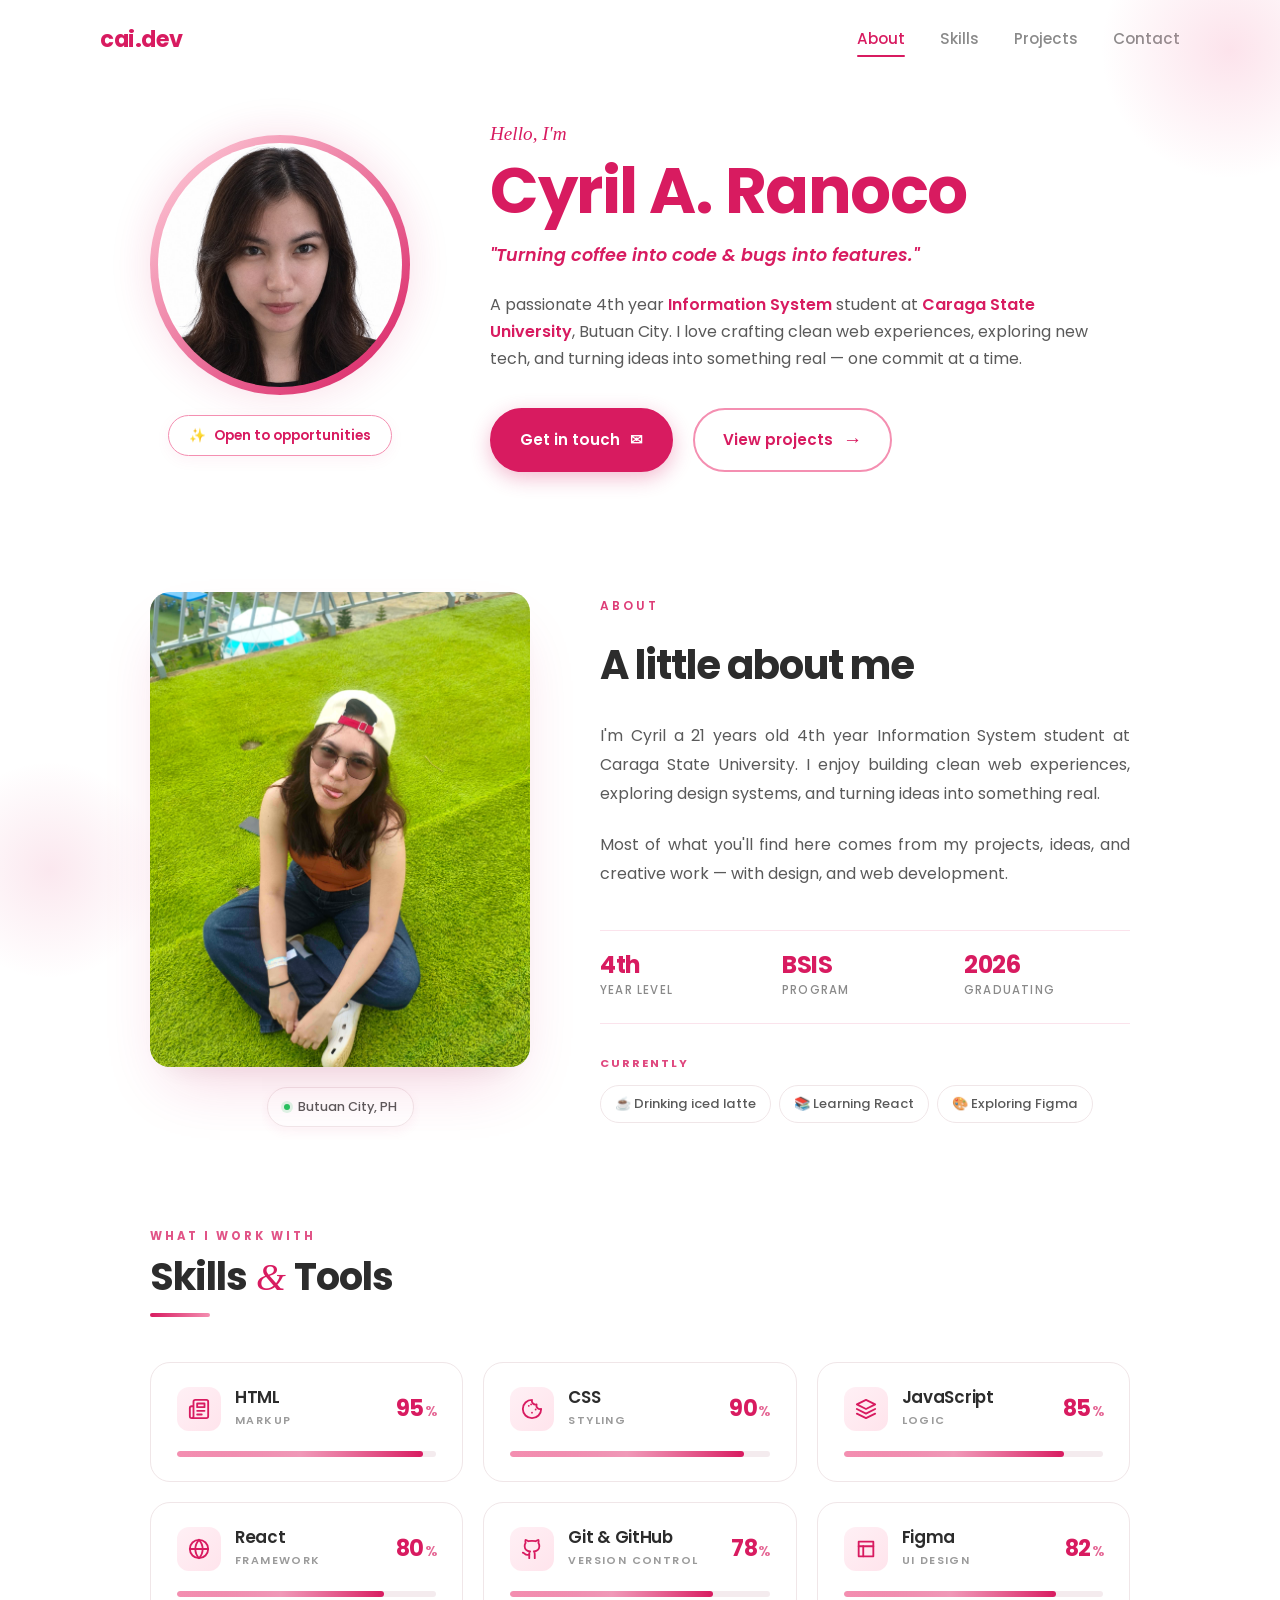
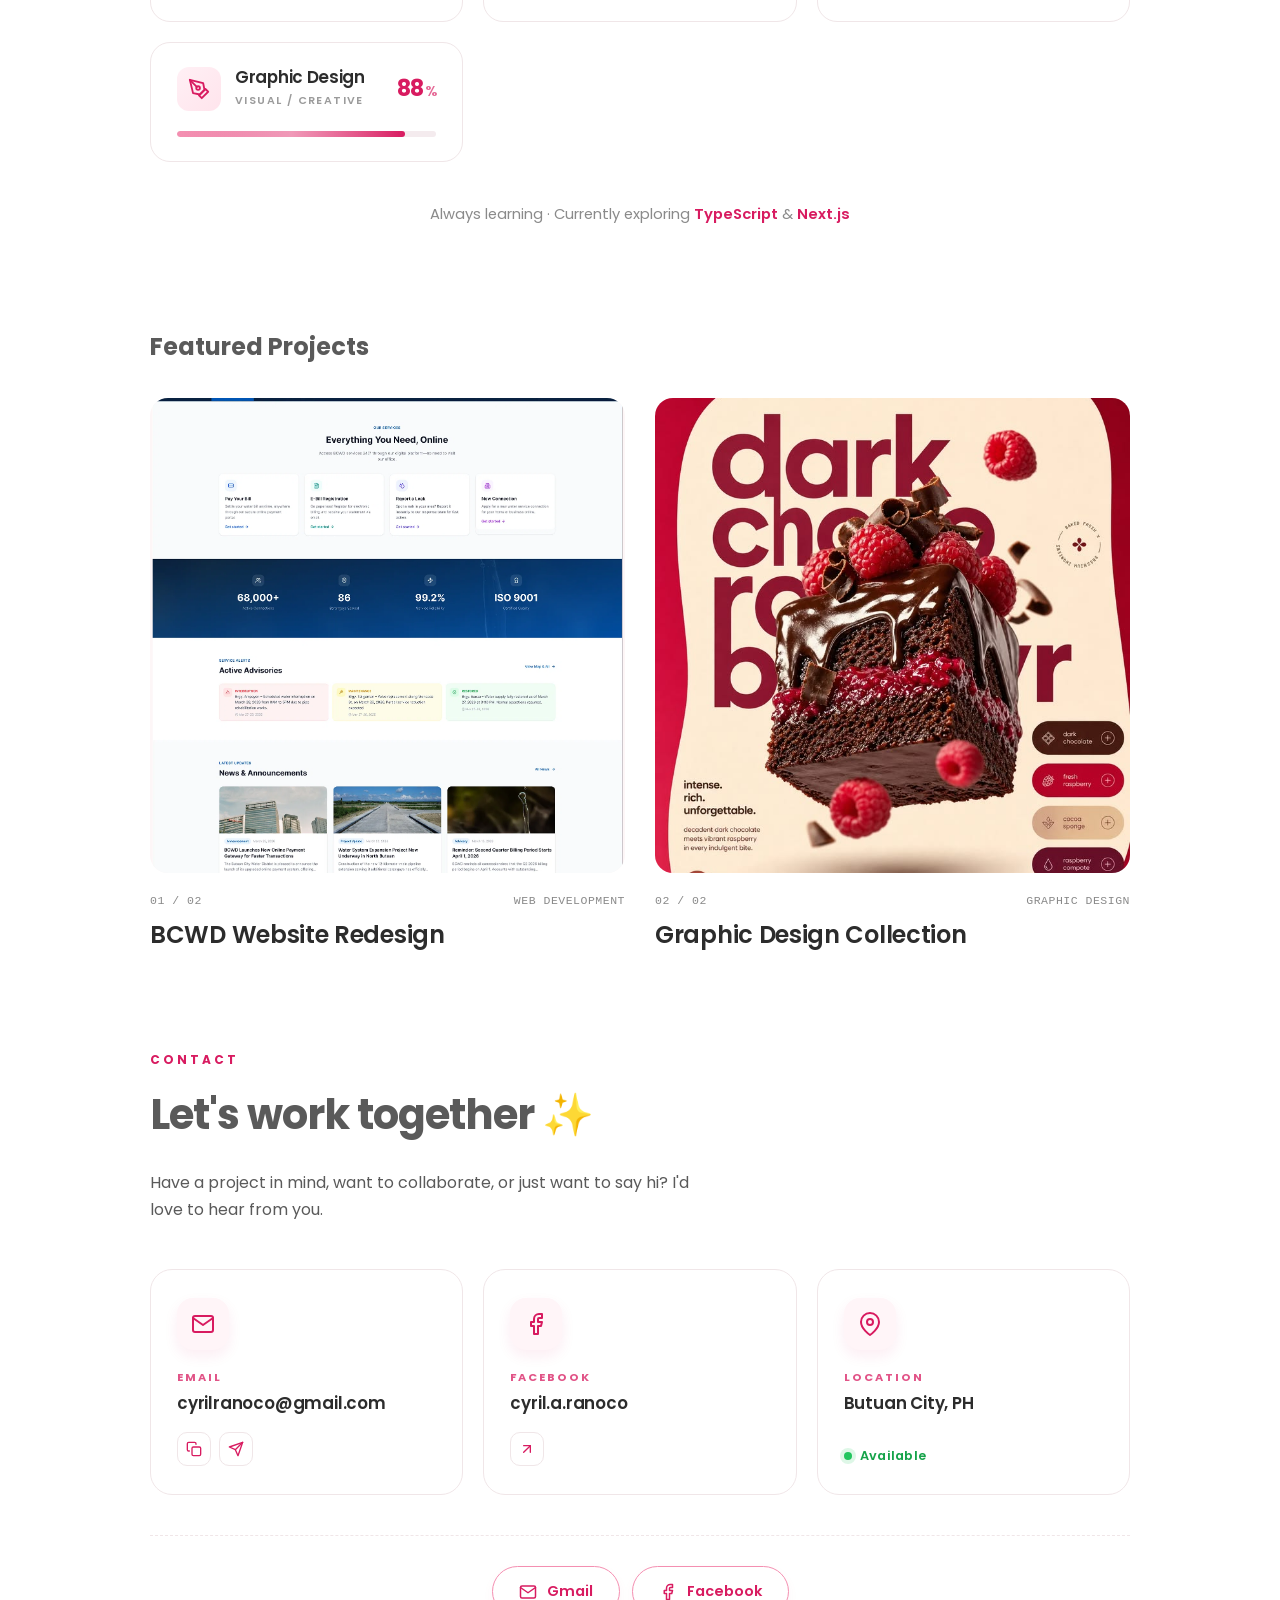
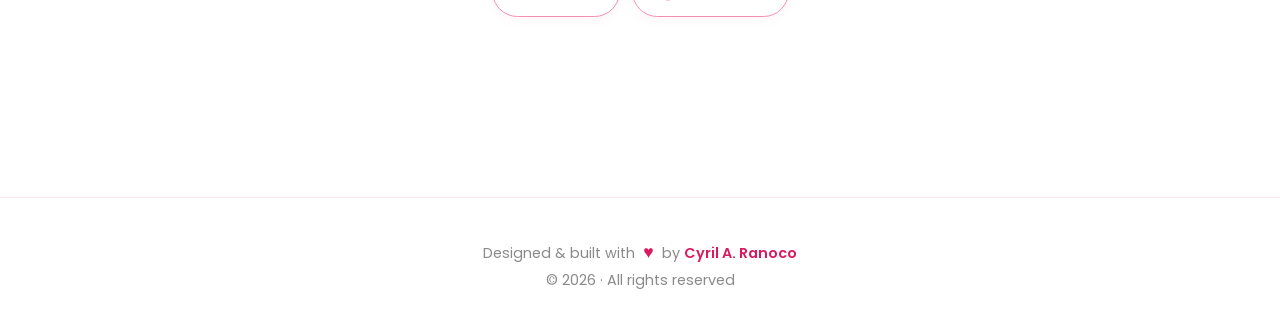
==== commit 2c5c5c09: "fixed the design of the skills and tools section" ====
--- a/src/index.html
+++ b/src/index.html
@@ -84,8 +84,8 @@
 
                     <p class="about-para">
                         Most of what you'll find here comes from my projects, 
-                        ideas, and creative work — with design, web development, 
-                        and photography being a constant part of that journey.
+                        ideas, and creative work — with design, and web development. 
+                
                     </p>
 
                     <!-- Stats row -->
@@ -104,11 +104,7 @@
                         </div>
                     </div>
 
-                    <!-- Quote -->
-                    <div class="about-quote">
-                        <span class="quote-mark">"</span>
-                        <p>Designing with care, coding with curiosity.</p>
-                    </div>
+                    
 
                     <!-- Currently strip -->
                     <div class="about-now">
@@ -124,70 +120,143 @@
             </div>
         </section>
 
-        <!-- Skills Section -->
+                     <!-- Skills Section -->
         <section id="skills" class="skills-section">
-            <div class="section-header">
-                <h2 class="section-title">Skills & Tools</h2>
+            <div class="skills-header">
+                <p class="skills-eyebrow">What I work with</p>
+                <h2 class="skills-heading">Skills <span class="skills-accent">&amp;</span> Tools</h2>
                 <div class="title-underline"></div>
             </div>
 
             <div class="skills-grid">
-                
-                <div class="skill-card">
-                    <div class="skill-icon">
-                        <svg width="22" height="22" viewBox="0 0 24 24" fill="none" stroke="#D81B60" stroke-width="2" stroke-linecap="round" stroke-linejoin="round"><path d="M4 22h16a2 2 0 0 0 2-2V4a2 2 0 0 0-2-2H8a2 2 0 0 0-2 2v16a2 2 0 0 1-2 2Zm0 0a2 2 0 0 1-2-2v-9c0-1.1.9-2 2-2h2"/><path d="M18 14h-8"/><path d="M15 18h-5"/><path d="M10 6h8v4h-8V6Z"/></svg>
-                    </div>
-                    <h3>HTML</h3>
-                    <p class="skill-category">Markup</p>
-                    <div class="skill-bar"><div class="skill-level" style="width: 95%;"></div></div>
-                </div>
-
-                <div class="skill-card">
-                    <div class="skill-icon">
-                        <svg width="22" height="22" viewBox="0 0 24 24" fill="none" stroke="#D81B60" stroke-width="2" stroke-linecap="round" stroke-linejoin="round"><path d="M12 2a10 10 0 1 0 10 10 4 4 0 0 1-5-5 4 4 0 0 1-5-5"/><path d="M8.5 8.5v.01"/><path d="M16 12.5v.01"/><path d="M12 16v.01"/><path d="M11 7v.01"/></svg>
-                    </div>
-                    <h3>CSS</h3>
-                    <p class="skill-category">Styling</p>
-                    <div class="skill-bar"><div class="skill-level" style="width: 90%;"></div></div>
-                </div>
-
-                <div class="skill-card">
-                    <div class="skill-icon">
-                        <svg width="22" height="22" viewBox="0 0 24 24" fill="none" stroke="#D81B60" stroke-width="2" stroke-linecap="round" stroke-linejoin="round"><path d="M12 2L2 7l10 5 10-5-10-5zM2 17l10 5 10-5M2 12l10 5 10-5"/></svg>
-                    </div>
-                    <h3>JavaScript</h3>
-                    <p class="skill-category">Logic</p>
-                    <div class="skill-bar"><div class="skill-level" style="width: 85%;"></div></div>
-                </div>
-
-                <div class="skill-card">
-                    <div class="skill-icon">
-                        <svg width="22" height="22" viewBox="0 0 24 24" fill="none" stroke="#D81B60" stroke-width="2" stroke-linecap="round" stroke-linejoin="round"><circle cx="12" cy="12" r="10"/><path d="M12 2a14.5 14.5 0 0 0 0 20 14.5 14.5 0 0 0 0-20"/><path d="M2 12h20"/></svg>
-                    </div>
-                    <h3>React</h3>
-                    <p class="skill-category">Framework</p>
-                    <div class="skill-bar"><div class="skill-level" style="width: 75%;"></div></div>
-                </div>
-
-                <div class="skill-card">
-                    <div class="skill-icon">
-                        <svg width="22" height="22" viewBox="0 0 24 24" fill="none" stroke="#D81B60" stroke-width="2" stroke-linecap="round" stroke-linejoin="round"><path d="M15 22v-4a4.8 4.8 0 0 0-1-3.5c3 0 6-2 6-5.5.08-1.25-.27-2.48-1-3.5.28-1.15.28-2.35 0-3.5 0 0-1 0-3 1.5-2.64-.5-5.36-.5-8 0C6 2 5 2 5 2c-.3 1.15-.3 2.35 0 3.5A5.403 5.403 0 0 0 4 9c0 3.5 3 5.5 6 5.5-.39.49-.68 1.05-.85 1.65-.17.6-.22 1.23-.15 1.85v4"/><path d="M9 18c-4.51 2-5-2-7-2"/></svg>
-                    </div>
-                    <h3>Git & GitHub</h3>
-                    <p class="skill-category">Version Control</p>
-                    <div class="skill-bar"><div class="skill-level" style="width: 80%;"></div></div>
-                </div>
-
-                <div class="skill-card">
-                    <div class="skill-icon">
-                        <svg width="22" height="22" viewBox="0 0 24 24" fill="none" stroke="#D81B60" stroke-width="2" stroke-linecap="round" stroke-linejoin="round"><path d="M4 4h16v16H4z"/><path d="M4 9h16"/><path d="M9 20V9"/></svg>
-                    </div>
-                    <h3>Figma</h3>
-                    <p class="skill-category">Design</p>
-                    <div class="skill-bar"><div class="skill-level" style="width: 70%;"></div></div>
-                </div>
-
-            </div>
+
+                <div class="skill-card">
+                    <div class="skill-top">
+                        <div class="skill-icon">
+                            <svg width="22" height="22" viewBox="0 0 24 24" fill="none" stroke="currentColor" stroke-width="2" stroke-linecap="round" stroke-linejoin="round">
+                                <path d="M4 22h16a2 2 0 0 0 2-2V4a2 2 0 0 0-2-2H8a2 2 0 0 0-2 2v16a2 2 0 0 1-2 2Zm0 0a2 2 0 0 1-2-2v-9c0-1.1.9-2 2-2h2"/>
+                                <path d="M18 14h-8"/><path d="M15 18h-5"/><path d="M10 6h8v4h-8V6Z"/>
+                            </svg>
+                        </div>
+                        <div class="skill-meta">
+                            <h3>HTML</h3>
+                            <p class="skill-category">Markup</p>
+                        </div>
+                        <span class="skill-percent">95<span class="percent-sign">%</span></span>
+                    </div>
+                    <div class="skill-bar"><div class="skill-level" data-level="95"></div></div>
+                </div>
+
+                <div class="skill-card">
+                    <div class="skill-top">
+                        <div class="skill-icon">
+                            <svg width="22" height="22" viewBox="0 0 24 24" fill="none" stroke="currentColor" stroke-width="2" stroke-linecap="round" stroke-linejoin="round">
+                                <path d="M12 2a10 10 0 1 0 10 10 4 4 0 0 1-5-5 4 4 0 0 1-5-5"/>
+                                <path d="M8.5 8.5v.01"/><path d="M16 12.5v.01"/><path d="M12 16v.01"/><path d="M11 7v.01"/>
+                            </svg>
+                        </div>
+                        <div class="skill-meta">
+                            <h3>CSS</h3>
+                            <p class="skill-category">Styling</p>
+                        </div>
+                        <span class="skill-percent">90<span class="percent-sign">%</span></span>
+                    </div>
+                    <div class="skill-bar"><div class="skill-level" data-level="90"></div></div>
+                </div>
+
+                <div class="skill-card">
+                    <div class="skill-top">
+                        <div class="skill-icon">
+                            <svg width="22" height="22" viewBox="0 0 24 24" fill="none" stroke="currentColor" stroke-width="2" stroke-linecap="round" stroke-linejoin="round">
+                                <path d="M12 2L2 7l10 5 10-5-10-5zM2 17l10 5 10-5M2 12l10 5 10-5"/>
+                            </svg>
+                        </div>
+                        <div class="skill-meta">
+                            <h3>JavaScript</h3>
+                            <p class="skill-category">Logic</p>
+                        </div>
+                        <span class="skill-percent">85<span class="percent-sign">%</span></span>
+                    </div>
+                    <div class="skill-bar"><div class="skill-level" data-level="85"></div></div>
+                </div>
+
+                <div class="skill-card">
+                    <div class="skill-top">
+                        <div class="skill-icon">
+                            <svg width="22" height="22" viewBox="0 0 24 24" fill="none" stroke="currentColor" stroke-width="2" stroke-linecap="round" stroke-linejoin="round">
+                                <circle cx="12" cy="12" r="10"/>
+                                <path d="M12 2a14.5 14.5 0 0 0 0 20 14.5 14.5 0 0 0 0-20"/>
+                                <path d="M2 12h20"/>
+                            </svg>
+                        </div>
+                        <div class="skill-meta">
+                            <h3>React</h3>
+                            <p class="skill-category">Framework</p>
+                        </div>
+                        <span class="skill-percent">80<span class="percent-sign">%</span></span>
+                    </div>
+                    <div class="skill-bar"><div class="skill-level" data-level="80"></div></div>
+                </div>
+
+                <div class="skill-card">
+                    <div class="skill-top">
+                        <div class="skill-icon">
+                            <svg width="22" height="22" viewBox="0 0 24 24" fill="none" stroke="currentColor" stroke-width="2" stroke-linecap="round" stroke-linejoin="round">
+                                <path d="M15 22v-4a4.8 4.8 0 0 0-1-3.5c3 0 6-2 6-5.5.08-1.25-.27-2.48-1-3.5.28-1.15.28-2.35 0-3.5 0 0-1 0-3 1.5-2.64-.5-5.36-.5-8 0C6 2 5 2 5 2c-.3 1.15-.3 2.35 0 3.5A5.403 5.403 0 0 0 4 9c0 3.5 3 5.5 6 5.5-.39.49-.68 1.05-.85 1.65-.17.6-.22 1.23-.15 1.85v4"/>
+                                <path d="M9 18c-4.51 2-5-2-7-2"/>
+                            </svg>
+                        </div>
+                        <div class="skill-meta">
+                            <h3>Git &amp; GitHub</h3>
+                            <p class="skill-category">Version Control</p>
+                        </div>
+                        <span class="skill-percent">78<span class="percent-sign">%</span></span>
+                    </div>
+                    <div class="skill-bar"><div class="skill-level" data-level="78"></div></div>
+                </div>
+
+                <div class="skill-card">
+                    <div class="skill-top">
+                        <div class="skill-icon">
+                            <svg width="22" height="22" viewBox="0 0 24 24" fill="none" stroke="currentColor" stroke-width="2" stroke-linecap="round" stroke-linejoin="round">
+                                <path d="M4 4h16v16H4z"/><path d="M4 9h16"/><path d="M9 20V9"/>
+                            </svg>
+                        </div>
+                        <div class="skill-meta">
+                            <h3>Figma</h3>
+                            <p class="skill-category">UI Design</p>
+                        </div>
+                        <span class="skill-percent">82<span class="percent-sign">%</span></span>
+                    </div>
+                    <div class="skill-bar"><div class="skill-level" data-level="82"></div></div>
+                </div>
+
+                <!-- 🎨 NEW: Graphic Design -->
+                <div class="skill-card">
+                    <div class="skill-top">
+                        <div class="skill-icon">
+                            <svg width="22" height="22" viewBox="0 0 24 24" fill="none" stroke="currentColor" stroke-width="2" stroke-linecap="round" stroke-linejoin="round">
+                                <path d="M12 19l7-7 3 3-7 7-3-3z"/>
+                                <path d="M18 13l-1.5-7.5L2 2l3.5 14.5L13 18l5-5z"/>
+                                <path d="M2 2l7.586 7.586"/>
+                                <circle cx="11" cy="11" r="2"/>
+                            </svg>
+                        </div>
+                        <div class="skill-meta">
+                            <h3>Graphic Design</h3>
+                            <p class="skill-category">Visual / Creative</p>
+                        </div>
+                        <span class="skill-percent">88<span class="percent-sign">%</span></span>
+                    </div>
+                    <div class="skill-bar"><div class="skill-level" data-level="88"></div></div>
+                </div>
+
+            </div>
+
+                      <p class="skills-footer">
+                Always learning · Currently exploring
+                <span>TypeScript</span> &amp; <span>Next.js</span>
+            </p>
         </section>
 
         <!-- Featured Projects Section -->
@@ -211,10 +280,10 @@
                     <h3 class="project-index-title">BCWD Website Redesign</h3>
                 </div>
 
-                <!-- Project 2: Graphic Design Collection -->
+                                <!-- Project 2: Graphic Design Collection -->
                 <div class="project-index-item" onclick="openModal('graphicModal')">
                     <div class="project-index-image">
-                        <img src="../images/blush.png" alt="Graphic Design Collection Cover">
+                        <img src="../images/f2.jpg" alt="Graphic Design Collection Cover">
                     </div>
                     <div class="project-index-meta">
                         <span class="project-index-number">02 / 02</span>
@@ -222,8 +291,6 @@
                     </div>
                     <h3 class="project-index-title">Graphic Design Collection</h3>
                 </div>
-
-            </div>
         </section>
 
         <!-- Contact Section -->
--- a/src/style.css
+++ b/src/style.css
@@ -539,102 +539,200 @@
     }
 }
 
-/* --- Skills Section --- */
+/* =============================================
+   SKILLS SECTION — Elevated
+   ============================================= */
 .skills-section {
-    margin-bottom: 80px;
-}
-
-.section-header {
-    margin-bottom: 10px;
-}
-
-.section-title {
-    font-size: 2rem;
-    color: var(--primary-pink);
+    margin-bottom: 100px;
+}
+
+.skills-header {
+    margin-bottom: 45px;
+}
+
+.skills-eyebrow {
+    font-family: var(--font-primary);
+    font-size: 0.72rem;
     font-weight: 700;
+    text-transform: uppercase;
+    letter-spacing: 3px;
+    color: var(--primary-pink);
+    opacity: 0.75;
     margin-bottom: 8px;
-    letter-spacing: -0.5px;
-}
-
-.title-underline {
-    width: 50px;
+}
+
+.skills-heading {
+    font-family: var(--font-primary);
+    font-size: 2.4rem;
+    font-weight: 700;
+    color: var(--text-dark);
+    letter-spacing: -1px;
+    line-height: 1.15;
+    margin-bottom: 14px;
+}
+
+.skills-accent {
+    color: var(--primary-pink);
+    font-family: 'Georgia', serif;
+    font-style: italic;
+    font-weight: 500;
+    padding: 0 2px;
+}
+
+.skills-section .title-underline {
+    width: 60px;
     height: 4px;
-    background-color: var(--primary-pink);
-    border-radius: 2px;
-}
-
+    background: linear-gradient(90deg, var(--primary-pink), var(--accent-pink));
+    border-radius: 4px;
+}
+
+/* Grid */
 .skills-grid {
     display: grid;
     grid-template-columns: repeat(3, 1fr);
     gap: 20px;
-    margin-top: 30px;
-}
-
+    margin-bottom: 40px;
+}
+
+/* Card */
 .skill-card {
-    background-color: var(--card-bg);
+    position: relative;
+    background: #FFFFFF;
+    border: 1px solid #F0E6E8;
     border-radius: 20px;
-    padding: 25px;
-    transition: transform 0.3s ease, box-shadow 0.3s ease, background-color 0.3s ease;
-    border: 1px solid transparent;
+    padding: 24px 26px;
+    transition: transform 0.4s cubic-bezier(0.2, 0.8, 0.2, 1),
+                box-shadow 0.4s ease,
+                border-color 0.4s ease;
 }
 
 .skill-card:hover {
     transform: translateY(-5px);
-    background-color: var(--white);
     border-color: var(--accent-pink);
-    box-shadow: 0 15px 30px rgba(216, 27, 96, 0.08);
+    box-shadow: 0 20px 40px -15px rgba(216, 27, 96, 0.15);
+}
+
+/* Top row: icon + text + percent */
+.skill-top {
+    display: flex;
+    align-items: center;
+    gap: 14px;
+    margin-bottom: 20px;
 }
 
 .skill-icon {
-    background-color: var(--white);
     width: 44px;
     height: 44px;
     border-radius: 12px;
+    background: linear-gradient(135deg, #FFF0F5 0%, #FFE4EC 100%);
+    color: var(--primary-pink);
     display: flex;
     justify-content: center;
     align-items: center;
-    margin-bottom: 15px;
-    box-shadow: 0 4px 10px rgba(216, 27, 96, 0.06);
-    transition: transform 0.3s ease, background-color 0.3s ease;
+    flex-shrink: 0;
+    transition: transform 0.4s ease, background 0.4s ease;
 }
 
 .skill-card:hover .skill-icon {
-    transform: scale(1.1);
-    background-color: #FFF0F5;
-}
-
-.skill-card h3 {
-    font-size: 1.1rem;
+    transform: scale(1.08) rotate(-6deg);
+    background: linear-gradient(135deg, #FFE4EC 0%, #FFD1DC 100%);
+}
+
+.skill-meta {
+    flex: 1;
+    min-width: 0;
+}
+
+.skill-meta h3 {
+    font-family: var(--font-primary);
+    font-size: 1.05rem;
+    font-weight: 600;
     color: var(--text-dark);
+    letter-spacing: -0.3px;
+    line-height: 1.2;
+    margin-bottom: 4px;
+}
+
+.skill-category {
+    font-family: var(--font-primary);
+    font-size: 0.68rem;
+    font-weight: 600;
+    text-transform: uppercase;
+    letter-spacing: 1.4px;
+    color: var(--text-muted);
+    opacity: 0.85;
+}
+
+.skill-percent {
+    font-family: var(--font-primary);
+    font-size: 1.4rem;
     font-weight: 700;
-    margin-bottom: 4px;
-    letter-spacing: -0.3px;
-}
-
-.skill-category {
-    font-size: 0.75rem;
-    text-transform: uppercase;
-    letter-spacing: 1px;
-    color: var(--text-muted);
+    color: var(--primary-pink);
+    letter-spacing: -0.5px;
+    line-height: 1;
+    flex-shrink: 0;
+}
+
+.percent-sign {
+    font-size: 0.85rem;
     font-weight: 600;
-    margin-bottom: 15px;
-}
-
+    opacity: 0.65;
+    margin-left: 1px;
+}
+
+/* Progress bar */
 .skill-bar {
     width: 100%;
     height: 6px;
-    background-color: rgba(216, 27, 96, 0.1);
+    background: #F4EBEE;
     border-radius: 10px;
     overflow: hidden;
+    position: relative;
 }
 
 .skill-level {
     height: 100%;
-    background: linear-gradient(90deg, #FFD1DC, var(--primary-pink));
+    width: 0;
+    background: linear-gradient(90deg, #F48FB1 0%, var(--primary-pink) 100%);
     border-radius: 10px;
-    transition: width 1s ease-in-out;
-}
-
+    transition: width 1.4s cubic-bezier(0.2, 0.8, 0.2, 1);
+    position: relative;
+}
+
+/* Subtle shimmer on the filled bar */
+.skill-level::after {
+    content: '';
+    position: absolute;
+    inset: 0;
+    background: linear-gradient(
+        90deg,
+        transparent 0%,
+        rgba(255, 255, 255, 0.4) 50%,
+        transparent 100%
+    );
+    border-radius: 10px;
+    animation: shimmer 2.5s infinite;
+}
+
+@keyframes shimmer {
+    0% { transform: translateX(-100%); }
+    100% { transform: translateX(100%); }
+}
+
+/* Footer note */
+.skills-footer {
+    font-family: var(--font-primary);
+    font-size: 0.92rem;
+    color: var(--text-muted);
+    text-align: center;
+    margin-top: 12px;
+    font-weight: 400;
+}
+
+.skills-footer span {
+    color: var(--primary-pink);
+    font-weight: 600;
+}
 /* --- Featured Projects Section --- */
 .projects-section {
     margin-bottom: 80px;
@@ -664,7 +762,7 @@
     width: 100%;
     height: 100%;
     object-fit: cover;
-    object-position: top;
+    object-position: center;   /* ← centered */
     transition: transform 0.5s ease;
 }
 
